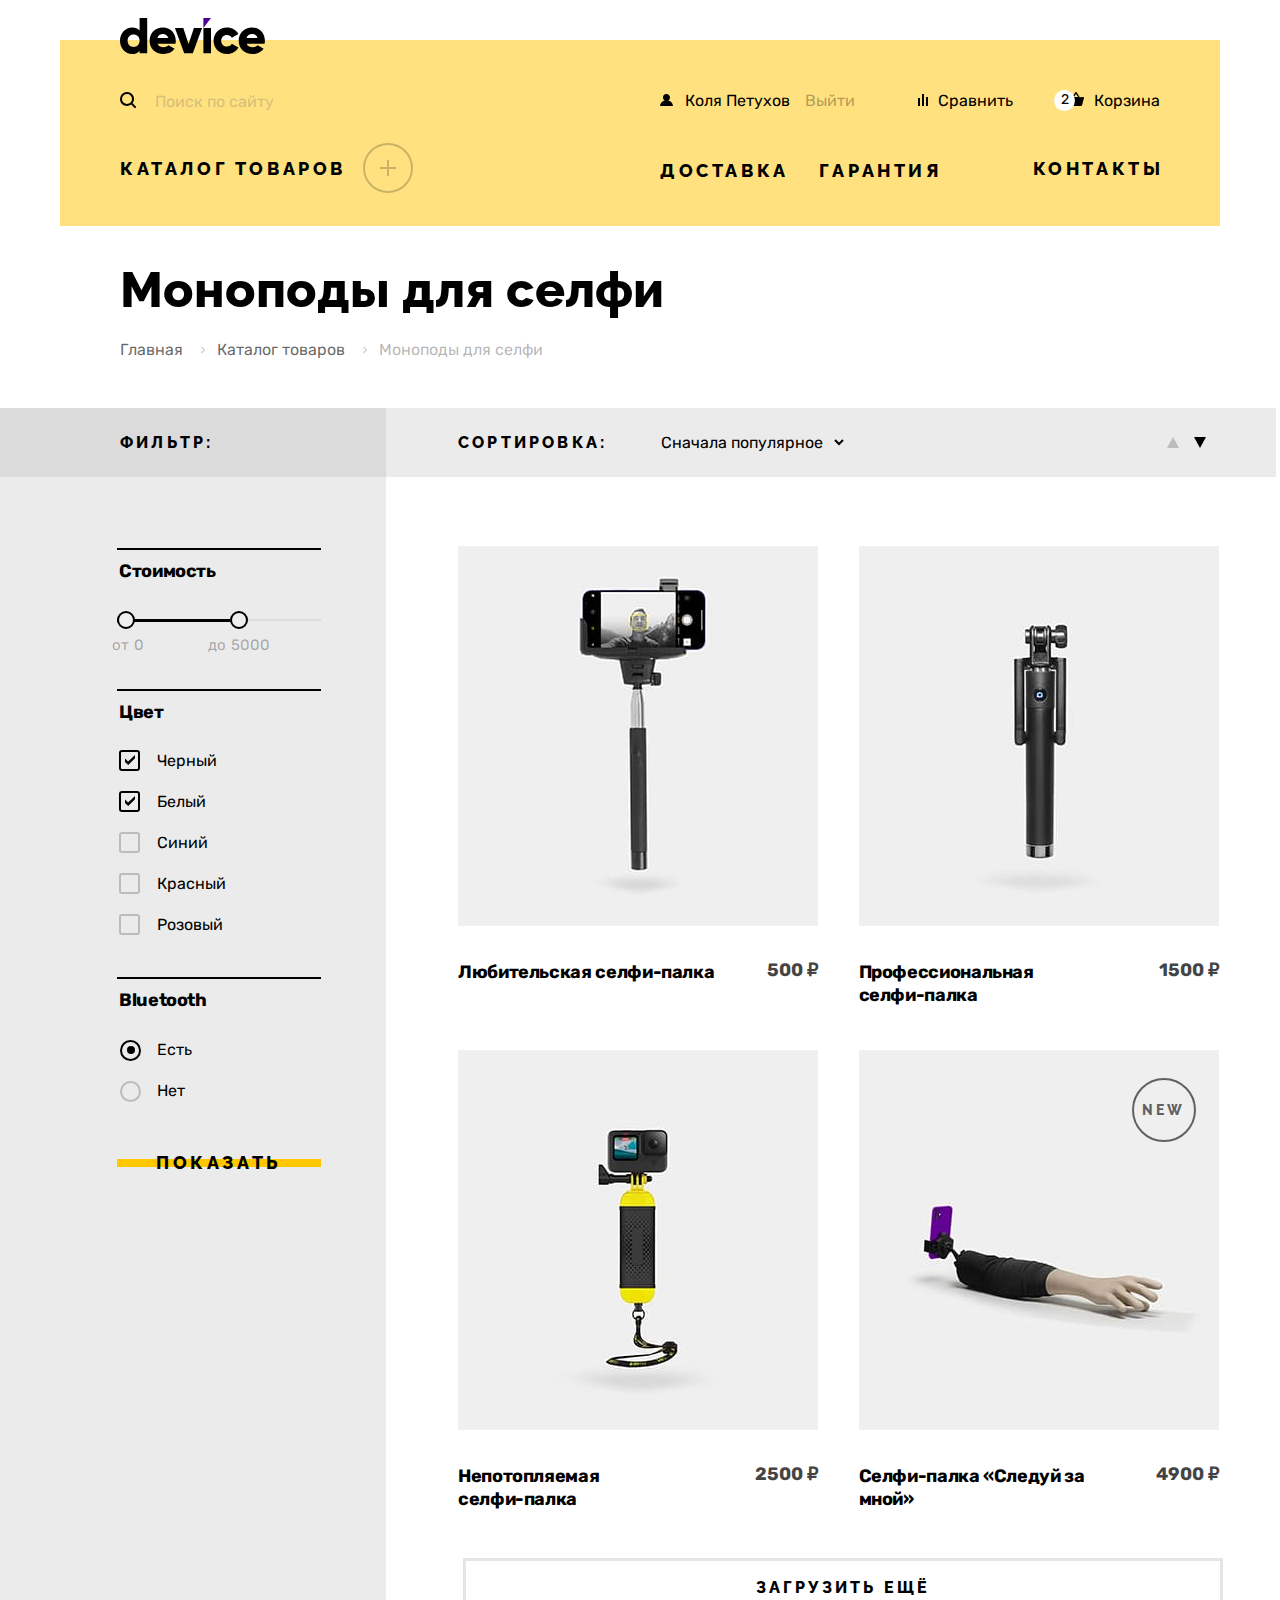
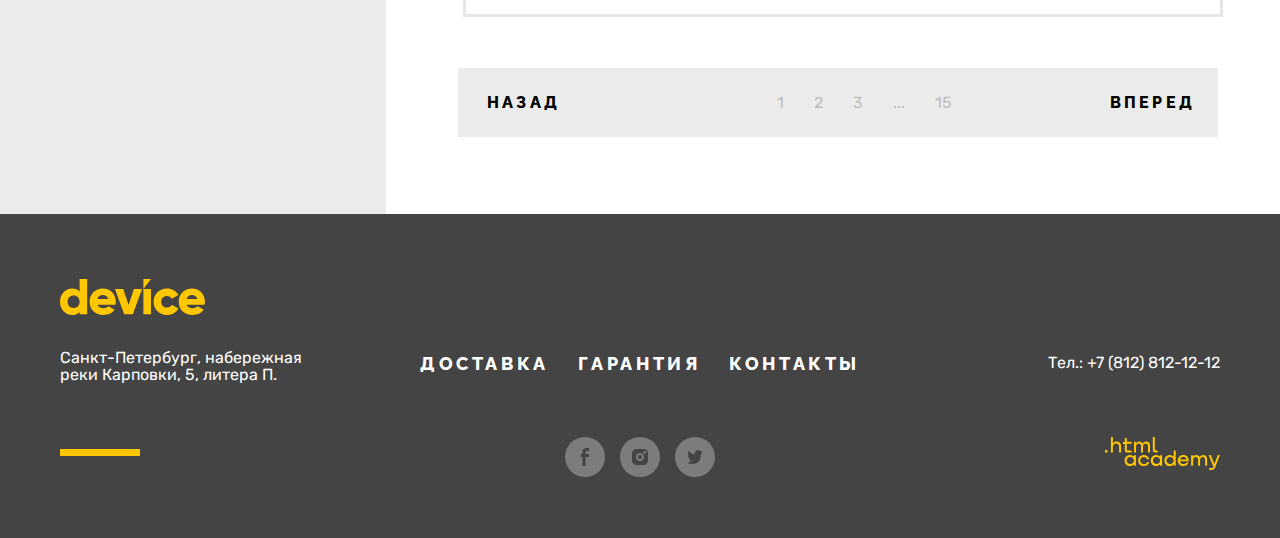
==== catalog.html @ ccf5fdbc "соответствие критериям" ====
<!DOCTYPE html>
<html lang="ru">
<head>
  <meta charset="UTF-8">
  <meta name="description" content="Сайт, созданный учеником 1 курса HTML Academy: Девайс">
  <meta name="keywords"
        content="интернет-магазин гаджетов, дроны, квадрокоптеры, селфи-палка, фитнес-браслет, умные часы, СПб ,Питер, Санкт-Петербург">
  <link rel="icon" href="favicon.svg">
  <meta name="viewport" content="width=device-width, initial-scale=1.0">
  <title>HTML Academy: Девайс</title>
  <link rel="stylesheet" href="style/style.css">
</head>

<body class="page-catalog">

<header class="page-header page-header--catalog container">
  <div class="header-logo logo">
    <a class="header-logo__link" href="index.html">
      <img class="logo__img" src="images/svg/header/header_logo.svg" alt="логотип Девайс" width="145" height="36">
    </a>
  </div>
  <div class="header-searcher searcher">
    <form class="searcher__form" action="https://echo.htmlacademy.ru/" method="get">
      <label class="searcher__label" for="searcher__input"></label>
      <input class="searcher__input reset-list" type="text" name="search" id="searcher__input" placeholder="Поиск по сайту" required>
      <button class="searcher__button" type="submit">Найти</button>
    </form>
  </div>

  <div class="header-nav">
    <div class="header-login">
      <ul class="header-login__list reset-list">
        <li class="header-login__item">
          <a class="header-login__link link" href="#">Коля Петухов</a>
        </li>
        <li class="header-login__item">
          <a class="header-login__link link" href="#">Выйти</a>
        </li>
      </ul>
    </div>
    <div class="header-shopping">
      <ul class="header-shopping__list reset-list">
        <li class="header-shopping__item header-shopping__item--compare reset-list">
          <a class="header-shopping__link header-shopping__link--compare link" href="#">Сравнить</a>
        </li>
        <li class="header-shopping__item header-shopping__item--basket reset-list">
          <a class="header-shopping__link header-shopping__link--basket link" href="#">Корзина</a>
          <span class="header-basket__counter">2</span>
          <!-- Чтобы попап корзины отображался, необходимо убрать класс shopping-basket--closed -->
          <div class="shopping-basket shopping-basket--closed">
            <ul class="shopping-basket-list reset-list">
              <li class="shopping-basket__item shopping-basket__item--light-selfie">
                <img class="shopping-basket__img" src="images/basket-light.jpg" alt="" width="41" height="43">
                <a class="shopping-basket__link link link--white" href="#">Любительская селфи-палка</a>
                <button class="shopping-basket__button" type="button">
                  <span class="visually-hidden">Удалить из корзины</span>
                </button>
              </li>
              <li class="shopping-basket__item shopping-basket__item--prof-selfie">
                <img class="shopping-basket__img" src="images/basket-prof.jpg" alt="" width="41" height="43">
                <a class="shopping-basket__link link link--white" href="#">Профессиональная селфи-палка</a>
                <button class="shopping-basket__button" type="button">
                  <span class="visually-hidden">Удалить из корзины</span>
                </button>
              </li>
            </ul>
            <ul class="basket-prepaid reset-list">
              <li class="basket-prepaid__item">Товаров: 2</li>
              <li class="basket-prepaid__item">Сумма: 2000 ₽</li>
            </ul>
            <ul class="basket-nav reset-list">
              <li class="basket-nav__item">
                <a class="basket-nav__link link link--bold" href="index.html">Открыть корзину</a>
              </li>
            </ul>
          </div>
        </li>
      </ul>
    </div>
  </div>

  <div class="header-catalog">
    <ul class="catalog-outer reset-list">
      <li class="catalog-outer__item">
        <a class="catalog-outer__link link link--bold" href="#">Каталог товаров</a>
        <ul class="header-catalog__list container reset-list absolutely-hidden">
          <li class="header-catalog__item">
            <a class="header-catalog__link link" href="#">Виртуальная реальность</a>
          </li>
          <li class="header-catalog__item">
            <a class="header-catalog__link link" href="#">Моноподы для cелфи</a>
          </li>
          <li class="header-catalog__item">
            <a class="header-catalog__link link" href="#">Экшн-камеры</a>
          </li>
          <li class="header-catalog__item">
            <a class="header-catalog__link link" href="#">Фитнес-браслеты</a>
          </li>
          <li class="header-catalog__item">
            <a class="header-catalog__link link" href="#">Умные часы</a>
          </li>
          <li class="header-catalog__item">
            <a class="header-catalog__link link" href="#">Квадрокоптеры</a>
          </li>
        </ul>
      </li>
    </ul>
  </div>
  <div class="vendor-nav vendor-header">
    <ul class="vendor-list reset-list">
      <li class="vendor-list__item">
        <a class="vendor-list__link link link--bold" href="#">Доставка</a>
      </li>
      <li class="vendor-list__item">
        <a class="vendor-list__link link link--bold" href="#">Гарантия</a>
      </li>
      <li class="vendor-list__item">
        <a class="vendor-list__link link link--bold" href="#">Контакты</a>
      </li>
    </ul>
  </div>
</header>

<main>
  <section class="catalog-header container">
    <h1 class="catalog-header__title reset-list">Моноподы для селфи</h1>
    <div class="catalog-header-breadcrumbs breadcrumbs">
      <ul class="breadcrumbs__list reset-list">
        <li class="breadcrumbs__item">
          <a class="breadcrumbs__link link" href="index.html">Главная</a>
        </li>
        <li class="breadcrumbs__item">
          <a class="breadcrumbs__link link" href="#">Каталог товаров</a>
        </li>
        <li class="breadcrumbs__item">
          <a class="breadcrumbs__link breadcrumbs__link--active link">Моноподы для селфи</a>
        </li>
      </ul>
    </div>
  </section>

  <section class="catalog-products">
    <h2 class="visually-hidden">Список товаров с фильтрами</h2>
    <div class="catalog-products-inner container">
      <div class="filter">
        <div class="filter-inner">
          <p class="catalog-filter__header">Фильтр:</p>
          <form class="catalog-filter" action="https://echo.htmlacademy.ru/" method="get">
            <fieldset class="price-filter__group filter-header reset-list">
              <legend class="price-filter__title fieldset-title">Стоимость</legend>
              <div class="range-scale">
                <div class="range-bar" style="left: 0; width: 119px">
                  <button class="range-toggle range-toggle--min" type="button">
                    <span class="visually-hidden">Изменить минимальную цену.</span>
                  </button>
                  <label class="price-filter__label price-filter__label--min" style="top: 16px; left: -5px;">от
                    <input class="price-filter__input price-filter__input--min" type="number" name="min-price" value="0"
                           min="0">
                  </label>
                  <button class="range-toggle range-toggle--max" type="button">
                    <span class="visually-hidden">Изменить максимальную цену.</span>
                  </button>
                  <label class="price-filter__label price-filter__label--max" style="top: 16px; left: 91px">до
                    <input class="price-filter__input price-filter__input--max" type="number" name="max-price" value="5000"
                           min="1" max="5000">
                  </label>
                </div>
              </div>
            </fieldset>

            <fieldset class="color-filter__group reset-list reset-list">
              <legend class="color-filter__title fieldset-title">Цвет</legend>
              <ul class="color-filter__list reset-list">
                <li class="color-filter__item">
                  <input class="color__input visually-hidden" id="checkbox-1" type="checkbox" name="black" checked>
                  <label class="color__label" for="checkbox-1">Черный</label>
                </li>
                <li class="color-filter__item">
                  <input class="color__input visually-hidden" id="checkbox-2" type="checkbox" name="white" checked>
                  <label class="color__label" for="checkbox-2">Белый</label>
                </li>
                <li class="color-filter__item">
                  <input class="color__input visually-hidden" id="checkbox-3" type="checkbox" name="blue">
                  <label class="color__label" for="checkbox-3">Синий</label>
                </li>
                <li class="color-filter__item">
                  <input class="color__input visually-hidden" id="checkbox-4" type="checkbox" name="red">
                  <label class="color__label" for="checkbox-4">Красный</label>
                </li>
                <li class="color-filter__item">
                  <input class="color__input visually-hidden" id="checkbox-5" type="checkbox" name="pink">
                  <label class="color__label" for="checkbox-5">Розовый</label>
                </li>
              </ul>
            </fieldset>

            <fieldset class="wireless-filter__group reset-list">
              <legend class="wireless-filter__title fieldset-title">Bluetooth</legend>
              <ul class="wireless-filter__list reset-list">
                <li class="wireless-filter__item">
                  <input class="wireless__input visually-hidden" id="radio-1" type="radio" name="product-group" value="yes"
                         checked>
                  <label class="wireless__label" for="radio-1">Есть</label>
                </li>
                <li class="wireless-filter__item">
                  <input class="wireless__input visually-hidden" id="radio-2" type="radio" name="product-group" value="no">
                  <label class="wireless__label" for="radio-2">Нет</label>
                </li>
              </ul>
            </fieldset>
            <button class="catalog-button link--motley link--bold link" type="submit">Показать</button>
          </form>
        </div>
      </div>

      <div class="products-column">
        <div class="products">
          <div class="products-sorting sorting">
            <label class="sorting__header" for="sorting-list">Сортировка:</label>
            <select class="sorting__select" id="sorting-list" name="sorting">
              <option class="sorting__option" value="popular">Сначала популярное</option>
              <option class="sorting__option" value="cheap">По увеличению цены</option>
              <option class="sorting__option" value="expensive">По уменьшению цены</option>
            </select>
            <button class="visually-hidden" type="submit">Отсортировать продукты</button>
            <a href="#" class="sorting-arrow sorting-arrow--unactive arrow--up">
              <span class="visually-hidden">В обратном порядке</span>
            </a>
            <a class="sorting-arrow sorting-arrow--active arrow--down">
              <span class="visually-hidden">По порядку</span>
            </a>
          </div>

          <div class="product-card-inner">
            <div class="product-card-tiles">
              <div class="product-card">
                <a class="product-card__link" href="#">
                  <img class="product-card__img" src="images/selfie-light.jpg" alt="" width="360" height="380">
                </a>
                <h3 class="product-card__title reset-list">Любительская селфи-палка</h3>
                <b class="product-card__price">500 ₽</b>
                <a class="product-card__button link--motley link--bold link" href="#">Подробнее</a>
              </div>
              <div class="product-card">
                <a class="product-card__link" href="#">
                  <img class="product-card__img" src="images/selfie-prof.jpg" alt="" width="360" height="380">
                </a>
                <h3 class="product-card__title reset-list">Профессиональная <br> селфи-палка</h3>
                <b class="product-card__price">1500 ₽</b>
                <a class="product-card__button link--motley link--bold link" href="#">Подробнее</a>
              </div>
              <div class="product-card">
                <a class="product-card__link" href="#">
                  <img class="product-card__img" src="images/selfie-water.jpg" alt="" width="360" height="380">
                </a>
                <h3 class="product-card__title reset-list">Непотопляемая <br> селфи-палка</h3>
                <b class="product-card__price">2500 ₽</b>
                <a class="product-card__button link--motley link--bold link" href="#">Подробнее</a>
              </div>
              <div class="product-card">
                <a class="product-card__link product-card__link--new" href="#">
                  <img class="product-card__img" src="images/selfie-hand.jpg" alt="" width="360" height="380">
                </a>
                <h3 class="product-card__title reset-list">Селфи-палка «Следуй за мной»</h3>
                <b class="product-card__price">4900 ₽</b>
                <a class="product-card__button link--motley link--bold link" href="#">Подробнее</a>
              </div>
            </div>
            <div class="pagination">
              <button class="pagination-show-more" type="button">Загрузить ещё</button>
              <ul class="pagination-list reset-list">
                <li class="pagination__item">
                  <a class="link pagination__link pagination__link--prev" href="#">Назад</a>
                </li>
                <li>
                  <ol class="pagination-list__pages pages reset-list">
                    <li class="pages__item">
                      <a class="link pages__link pages__link--current" href="#">1</a>
                    </li>
                    <li class="pages__item">
                      <a class="link pages__link" href="#">2</a>
                    </li>
                    <li class="pages__item">
                      <a class="link pages__link" href="#">3</a>
                    </li>
                    <li class="pages__item">
                      <a class="link pages__link" href="#">...</a>
                    </li>
                    <li class="pages__item">
                      <a class="link pages__link" href="#">15</a>
                    </li>
                  </ol>
                </li>
                <li class="pagination__item">
                  <a class="link pagination__link pagination__link--next" href="#">Вперед</a>
                </li>
              </ul>
            </div>
          </div>
        </div>
      </div>
    </div>
  </section>
</main>


<footer class="page-footer">
  <div class="footer container">
    <div class="footer-logo logo">
      <a class="footer-logo__link" href="index.html">
        <img class="logo__img" src="images/svg/footer/footer_logo.svg" alt="логотип Девайс" width="145" height="36">
      </a>
    </div>
    <div class="footer-address">
      <p class="footer-address__description link--white reset-list">Санкт-Петербург, набережная реки Карповки, 5, литера П.</p>
    </div>
    <ul class="footer-vendor-list reset-list">
      <li class="footer-vendor-list__item">
        <a class="footer-vendor-list__link link link--bold link--white" href="#">Доставка</a>
      </li>
      <li class="footer-vendor-list__item">
        <a class="footer-vendor-list__link link link--bold link--white" href="#">Гарантия</a>
      </li>
      <li class="footer-vendor-list__item">
        <a class="footer-vendor-list__link link link--bold link--white" href="#">Контакты</a>
      </li>
    </ul>
    <a class="phone__link link link--white" href="tel:+78128121212">Тел.: +7 (812) 812-12-12</a>

    <ul class="vendor-social-list reset-list">
      <li class="vendor-social-list__item">
        <a class="vendor-social-list__link vendor-social-list__link--fb" href="https://www.facebook.com/htmlacademy/">
          <svg class="vendor-social-list__svg" width="9" height="18" fill="none" xmlns="http://www.w3.org/2000/svg">
            <path d="M6.5 3H9V0H5.6C2.8 0 2 1.7 2 4.2V6H0v3h2v9h3V9h3.3l.6-3H5V4.5C5 3.7 5.3 3 6.5 3Z" fill="#444"/>
          </svg>
          <span class="visually-hidden">Facebook</span>
        </a>
      </li>
      <li class="vendor-social-list__item">
        <a class="vendor-social-list__link vendor-social-list__link--ig" href="https://www.instagram.com/htmlacademy/">
          <svg class="vendor-social-list__svg" width="16" height="16" fill="none" xmlns="http://www.w3.org/2000/svg">
            <path d="M8 10a2 2 0 1 0 0-4 2 2 0 0 0 0 4Z" fill="#444"/>
            <path
              d="M14.7 1.3c-.9-.9-2-1.3-3.4-1.3H4.7A4.5 4.5 0 0 0 0 4.7v6.6c0 1.4.4 2.6 1.4 3.4.9.9 2 1.3 3.3 1.3h6.6c1.4 0 2.6-.4 3.4-1.3a5 5 0 0 0 1.3-3.4V4.7c0-1.4-.4-2.6-1.3-3.4ZM8 12.1A4.1 4.1 0 0 1 3.9 8c0-2.3 1.9-4.1 4.1-4.1 2.2 0 4.1 1.8 4.1 4.1s-1.9 4.1-4.1 4.1Zm4.6-7.4c-.7 0-1.3-.5-1.3-1.3s.5-1.3 1.3-1.3c.7 0 1.3.6 1.3 1.3 0 .7-.6 1.3-1.3 1.3Z"
              fill="#444"/>
          </svg>
          <span class="visually-hidden">Instagram</span>
        </a>
      </li>
      <li class="vendor-social-list__item">
        <a class="vendor-social-list__link vendor-social-list__link--tw" href="https://twitter.com/htmlacademy_ru">
          <svg class="vendor-social-list__svg" width="15" height="14" fill="none" xmlns="http://www.w3.org/2000/svg">
            <path
              d="M9.7.1c1.5-.5 2.6.3 3.2 1.1l1.7-.6a2 2 0 0 1-.8 1.6c.7.2 1.2-.4 1.2-.4-.1.9-.9 1.7-1.4 1.9-.2 6.3-2.8 10.4-8.9 10.3h-.4C4 14 .6 13.6 0 12.2c2 .2 3.4-.4 4.1-1.1-.8-.3-2.4-.4-2.6-2.8.3.2.5.3 1.1.2C1.5 7.7.3 7 .4 5c.3.3.9.5 1.2.4C1 5.2-.2 2.3.8.8c1.6 1.7 3.3 3.4 6.3 3.5.2-2.1 1-3.5 2.6-4.2Z"
              fill="#444"/>
          </svg>
          <span class="visually-hidden">Twitter</span>
        </a>
      </li>
    </ul>
    <a class="academy_logo__link" href="https://htmlacademy.ru/" target="_blank">
      <svg class="academy_logo__svg" width="115" height="34" fill="none" xmlns="http://www.w3.org/2000/svg">
        <path
          d="M0 12.9v2.6h2.5v-2.6H0ZM11.6 4.5c-1.6 0-2.8.7-3.6 1.7h-.1V0h-2v15.5h2v-5.3c0-2.1 1.3-3.6 3.3-3.6 1.8 0 2.9 1.4 2.9 3.2v5.7h2V9.4c.1-3-1.8-4.9-4.5-4.9ZM26.6 4.8h-4.8V1.1h-2v3.8h-1.9v2h1.9v6c0 1.7 1 2.7 2.7 2.7h4.1v-2h-3.7c-.7 0-1.1-.4-1.1-1.1V6.8h4.8v-2ZM41.1 4.6c-1.6 0-2.9.8-3.5 2.1h-.1c-.6-1.2-1.8-2.1-3.4-2.1-1.4 0-2.5.8-3.1 1.8h-.1V4.8H29v10.6h2V10c0-2 1-3.5 2.6-3.5 1.5 0 2.4 1 2.4 2.6v6.3h2V9.8c0-2.4 1.4-3.3 2.6-3.3 1.5 0 2.4 1 2.4 2.6v6.3h2V8.9c.1-2.5-1.4-4.3-3.9-4.3ZM47.8 12.7c0 1.7 1 2.7 2.8 2.7h2v-2h-1.7c-.7 0-1.1-.4-1.1-1.1V0h-2v12.7ZM28.9 19.7c-.9-1.1-2.2-1.8-3.9-1.8-3.1 0-5.4 2.3-5.4 5.6s2.3 5.6 5.4 5.6c1.8 0 3-.8 3.8-1.9h.1v1.6h2V18.2h-2v1.5Zm-3.6 7.4c-2.2 0-3.6-1.6-3.6-3.6s1.4-3.6 3.6-3.6 3.6 1.6 3.6 3.6c0 1.9-1.4 3.6-3.6 3.6ZM44.2 22c-.5-2.4-2.6-4.1-5.4-4.1a5.4 5.4 0 0 0-5.6 5.6c0 3.1 2.2 5.6 5.6 5.6 2.8 0 4.9-1.8 5.4-4.2h-2.1a3.4 3.4 0 0 1-3.3 2.3c-2.2 0-3.6-1.6-3.6-3.6s1.4-3.6 3.6-3.6c1.6 0 2.8 1 3.3 2.2h2.1V22ZM55.1 19.7c-.9-1.1-2.2-1.8-3.9-1.8-3.1 0-5.4 2.3-5.4 5.6s2.3 5.6 5.4 5.6c1.8 0 3-.8 3.8-1.9h.1v1.6h2V18.2h-2v1.5Zm-3.6 7.4c-2.2 0-3.6-1.6-3.6-3.6s1.4-3.6 3.6-3.6 3.6 1.6 3.6 3.6c0 1.9-1.5 3.6-3.6 3.6ZM68.7 19.8c-.9-1.1-2.2-1.9-3.9-1.9-3.1 0-5.4 2.3-5.4 5.6s2.2 5.6 5.4 5.6c1.7 0 3-.8 3.8-1.8h.1v1.5h2V13.4h-2v6.4Zm-3.6 7.3c-2.2 0-3.6-1.6-3.6-3.6s1.4-3.6 3.6-3.6 3.6 1.6 3.6 3.6c-.1 2-1.5 3.6-3.6 3.6ZM78.3 17.9c-3.3 0-5.5 2.5-5.5 5.6 0 3 2.1 5.6 5.5 5.6 2.5 0 4.5-1.3 5.2-3.6h-2.1c-.5 1-1.6 1.6-3 1.6-1.9 0-3.3-1.3-3.4-2.9h8.8c.2-3.6-2-6.3-5.5-6.3Zm0 1.9c1.7 0 3 1 3.3 2.6h-6.5c.3-1.5 1.5-2.6 3.2-2.6ZM98.2 17.9c-1.6 0-2.9.8-3.6 2h-.1c-.6-1.2-1.8-2-3.4-2-1.4 0-2.5.7-3.1 1.8v-1.5h-1.9v10.6h2v-5.4c0-2 1-3.4 2.6-3.5 1.5 0 2.4 1 2.4 2.6v6.3h2v-5.6c0-2.4 1.4-3.3 2.6-3.3 1.5 0 2.4 1 2.4 2.6v6.3h2v-6.5c.1-2.6-1.4-4.4-3.9-4.4ZM109.4 27l-3.6-8.9h-2.2l4.8 11.6c-.3.9-.7 1.2-1.7 1.2h-2.5v2h2.5c1.8 0 2.8-.8 3.5-2.6l4.7-12.2h-2.1l-3.4 8.9Z"
          fill="#FFC700"/>
      </svg>
    </a>
  </div>
</footer>
</body>
</html>
---- style/style.css ----
@font-face {
  font-family: "Raleway";
  src: local("Raleway"),
  url("../fonts/raleway/raleway-800.woff2") format("woff2");
  font-style: normal;
  font-weight: 800;
  font-display: swap;
}

@font-face {
  font-family: "Rubik";
  src: local("Rubik"),
  url("../fonts/rubik/rubik-400.woff2") format("woff2");
  font-style: normal;
  font-weight: 400;
  font-display: swap;
}

@font-face {
  font-family: "Rubik";
  src: local("Rubik"),
  url("../fonts/rubik/rubik-700.woff2") format("woff2");
  font-style: normal;
  font-weight: 700;
  font-display: swap;
}

@font-face {
  font-family: "Rubik";
  src: local("Rubik"),
  url("../fonts/rubik/rubik-800.woff2") format("woff2");
  font-style: normal;
  font-weight: 800;
  font-display: swap;
}

/*---global-styles---*/
.visually-hidden {
  position: absolute;
  width: 1px;
  height: 1px;
  margin: -1px;
  border: 0;
  padding: 0;
  white-space: nowrap;
  clip-path: inset(100%);
  clip: rect(0 0 0 0);
  overflow: hidden;
}

.absolutely-hidden {
  display: none;
}

.reset-list {
  margin: 0;
  padding: 0;
  list-style-type: none;
}

.container {
  width: 1160px;
  margin: 0 auto;
}

.link {
  text-decoration: none;
  color: #000000;
}

.link--bold {
  font-family: "Raleway", "Arial", sans-serif;
  font-style: normal;
  font-weight: 800;
  font-size: 18px;
  line-height: 21px;
  letter-spacing: 0.2em;
  text-transform: uppercase;
}

.link--attractive {
  box-sizing: border-box;
  display: block;
  padding: 15px 5px;
  outline: none;
  text-align: center;
  background-image: linear-gradient(rgba(255, 255, 255, 0) 22px, #FFE17F 7px, #FFE17F 30px, rgba(255, 255, 255, 0) 30px);
  background-color: inherit;
  transition: 0.5s;
}

.link--attractive:focus {
  background-image: linear-gradient(rgba(255, 255, 255, 0) 22px, #AF4FFF 7px, #AF4FFF 30px, rgba(255, 255, 255, 0) 30px);
}

.link--attractive:hover {
  background: #FFE17F;
  cursor: pointer;
}

.link--attractive:active {
  opacity: 0.3;
}

.link--white {
  color: #ffffff;
}

.link--motley {
  box-sizing: border-box;
  display: block;
  padding: 10px 5px;
  outline: none;
  background-image: linear-gradient(rgba(255, 255, 255, 0) 17px, #FFC700 17px, #FFC700 25px, rgba(255, 255, 255, 0) 25px);
  background-color: inherit;
  transition: 0.5s;
}

.link--motley:focus {
  background-image: linear-gradient(rgba(255, 255, 255, 0) 17px, #AF4FFF 17px, #AF4FFF 25px, rgba(255, 255, 255, 0) 25px);
}

.link--motley:hover {
  background: #FFC700;
  cursor: pointer;
}

.link--motley:active {
  color: #FFE17F;
}

.page input[type="number"]::-webkit-outer-spin-button,
.page input[type="number"]::-webkit-inner-spin-button,
.page-catalog input[type="number"]::-webkit-outer-spin-button,
.page-catalog input[type="number"]::-webkit-inner-spin-button {
  -webkit-appearance: none;
  margin: 0;
}

.page input[type="number"],
.page-catalog input[type="number"] {
  -moz-appearance: textfield;
}

.page,
.page-catalog {
  min-width: 1160px;
  margin: 0;
  padding: 40px 0 0 0;
  font-family: Raleway, "Verdana", sans-serif;;
  font-style: normal;
  font-weight: 800;
  font-size: 18px;
  color: #000000;
}

/*---header----*/
.page-header {
  position: relative;
  min-height: 300px;
  display: grid;
  grid-template-columns: 540px auto;
  grid-template-rows: repeat(2, min-content);
  row-gap: 24px;
  padding: 30px 60px;
  box-sizing: border-box;
  align-items: center;
  background-color: #ffe17f;
}

.page-header--catalog {
  min-height: 186px;
}

.header-logo {
  position: absolute;
  top: -22px;
  left: 60px;
}

.header-logo__link {
  border-radius: 20px;
}

.header-logo__link:focus-visible {
  outline: 2px solid #AF4FFF;
  outline-offset: 5px;
}

.header-searcher {
  position: relative;
  padding: 10px 0;
  font-family: "Rubik", "Verdana", sans-serif;
  font-size: 16px;
  font-weight: 400;
  line-height: 19px;
  color: #000000;
}

.searcher__label::before {
  position: absolute;
  top: 20px;
  left: 0;
  display: block;
  width: 16px;
  height: 16px;
  margin: 0 16px 0 0;
  transform: translateY(2px);
  content: "";
  background-image: url("../images/svg/header/header-searcher.svg");
}

.searcher__input {
  position: relative;
  width: 516px;
  box-sizing: border-box;
  padding: 12px 150px 10px 50px;
  border: none;
  border-radius: 20px;
  font-family: "Rubik", "Verdana", sans-serif;
  font-style: normal;
  font-weight: 400;
  font-size: 16px;
  line-height: 105%;
  background-color: inherit;
  transform: translateX(-15px);
  opacity: 0.3;
  transition: 0.3s;
}

.searcher__input:hover {
  opacity: 0.6;
}

.searcher__input:focus-visible {
  outline: 2px solid #AF4FFF;
  opacity: 1;
}

.searcher__form--active .searcher__input {
  opacity: 1;
}

.searcher__form--active .searcher__input:focus {
  outline: 2px solid black;
}

.searcher__button {
  position: absolute;
  top: 10px;
  left: 361px;
  display: none;
  min-width: 140px;
  box-sizing: border-box;
  padding: 10px 5px;
  outline: 2px solid black;
  border: none;
  border-radius: 0 20px 20px 0;
  font-family: inherit;
  font-style: normal;
  font-size: 16px;
  line-height: 19px;
  text-align: center;
  background-color: inherit;
  transition: 0.3s;
}

.searcher__button:hover {
  background-color: #000000;
  color: #ffffff;
}

.searcher__button:focus {
  border-color: #af4fff;
  outline: none;
}

.searcher__button:active {
  color: rgba(255, 255, 255, 0.3);
}

.searcher__form--active + .searcher__button {
  display: block;
}

.searcher__input:not(:placeholder-shown) {
  outline: 2px solid black;
  opacity: 1;
}

.searcher__input:not(:placeholder-shown) .searcher__button {
  display: block;
}

.searcher__input:not(:placeholder-shown) ~ .searcher__button {
  display: block;
}

.header-nav {
  display: flex;
  justify-content: space-between;
  font-family: "Rubik", "Verdana", sans-serif;
  font-size: 16px;
  font-weight: 400;
  line-height: 19px;
  color: #000000;
}

.header-login {
  width: 245px;
  padding: 10px 0;
}

.header-login__item {
  transition: 0.3s;
}

.header-login__item:hover {
  opacity: 0.6;
}

.header-login__item:focus-within {
  outline: 2px solid #AF4FFF;
  outline-offset: 10px;
  border-radius: 20px;
}

.header-login__item:active {
  opacity: 0.3;
}

.header-login__item:not(:last-of-type) {
  margin-right: 15px;
}

.header-login__list {
  display: flex;
}

.header-login__item:first-of-type::before {
  display: inline-block;
  width: 13px;
  height: 12px;
  margin: 0 8px 0 0;
  vertical-align: center;
  content: "";
  background-image: url("../images/svg/header/header-person.svg");
}

.header-login__item:nth-of-type(2) {
  opacity: 0.3;
}

.header-login__link:focus {
  outline: none;
}

.header-shopping {
  padding: 10px 0;
}

.header-shopping__link:focus-within {
  outline: 2px solid #AF4FFF;
  outline-offset: 10px;
  border-radius: 20px;
  opacity: 1;
}

.header-shopping__link {
  transition: 0.3s;
}

.header-shopping__link:hover {
  opacity: 0.6;
}

.header-shopping__link:active {
  opacity: 0.3;
}

.header-shopping__list {
  display: flex;
}

.header-shopping__link--compare {
  width: 120px;
  margin: 0 47px 0 0;
}

.header-shopping__link--compare::before {
  display: inline-block;
  height: 12px;
  width: 10px;
  margin: 0 10px 0 0;
  vertical-align: center;
  content: "";
  background-image: url("../images/svg/header/header-compare.svg");
}

/*---basket---*/
.header-shopping__link--basket {
  position: relative;
  width: 141px;
  padding: 0 0 0 8px;
  box-sizing: border-box;
}

.header-shopping__link--basket::before {
  display: inline-block;
  width: 16px;
  height: 14px;
  margin: 0 10px 0 0;
  vertical-align: center;
  content: "";
  background-image: url("../images/svg/header/header-basket.svg");
}

.shopping-basket {
  display: block;
  top: 79px;
  left: 860px;
  z-index: 10;
  width: 320px;
  box-sizing: border-box;
  position: absolute;
  font-family: Rubik, "Verdana", sans-serif;
  font-weight: normal;
  font-size: 16px;
  line-height: 125%;
  color: #ffffff;
  background-color: #000000;
}

.shopping-basket--closed {
  display: none;
}

.shopping-basket:before {
  position: absolute;
  top: -8px;
  left: 142px;
  display: block;
  width: 0;
  height: 0;
  content: "";
  border-left: 14px solid transparent;
  border-right: 14px solid transparent;
  border-bottom: 14px solid #000000;
}

.header-basket__counter {
  position: absolute;
  top: 50px;
  left: 994px;
  display: block;
  width: 21px;
  height: 21px;
  font-family: "Rubik", "Verdana", sans-serif;
  font-style: normal;
  font-weight: normal;
  font-size: 14px;
  text-align: center;
  border-radius: 50%;
  background-color: #ffffff;
  color: #000000;
}

.shopping-basket__item {
  display: flex;
  column-gap: 20px;
  padding: 20px;
  box-sizing: border-box;
}

.shopping-basket__item:not(:last-of-type) {
  border-bottom: 1px solid rgba(255, 255, 255, 0.1);
}

.shopping-basket__img {
  margin-right: 23px;
  order: -1;
}

.shopping-basket__link {
  display: flex;
  padding: 0 20px 0 0;
  align-self: end;
  outline: none;
}

.shopping-basket__link:hover {
  color: rgba(255, 255, 255, 0.6);
}

.shopping-basket__link:hover .shopping-basket__img {
  opacity: 0.6;
}

.shopping-basket__link:active {
  color: rgba(255, 255, 255, 0.3);
}

.shopping-basket__link:active .shopping-basket__img {
  opacity: 0.3;
}

.shopping-basket__link:focus-visible {
  color: #af4fff;
}

.shopping-basket__link:focus-visible .shopping-basket__img {
  outline: 5px solid #af4fff;
}

.shopping-basket__button {
  width: 20px;
  height: 20px;
  order: 3;
  transform: translate(5px, 5px);
  border: none;
  border-radius: 50%;
  background-color: inherit;
  cursor: pointer;
  background: url("../images/svg/header/basket-deleter.svg") no-repeat 50% 50%;
}

.shopping-basket__button:hover {
  opacity: 0.6;
}

.shopping-basket__button:active {
  opacity: 0.3;
}

.shopping-basket__button:focus-visible {
  outline: 5px solid #AF4FFF;
}

.basket-prepaid {
  position: relative;
  display: flex;
  padding: 15px 20px;
  justify-content: space-between;
}

.basket-prepaid:before {
  position: absolute;
  top: 0;
  left: 0;
  z-index: -1;
  height: 100%;
  width: 100%;
  content: "";
  background-color: #1A1A1A;
}

.basket-nav__item {
  padding: 20px;
}

.basket-nav__link {
  display: inline-block;
  width: 100%;
  padding: 15px 5px;
  box-sizing: border-box;
  vertical-align: center;
  text-align: center;
  outline: none;
  border: none;
  background: #ffffff;
}

.basket-nav__link:hover {
  background-color: #FFE17F;
  color: #000000;
}

.basket-nav__link:active {
  color: rgba(0, 0, 0, 0.3);
}

.basket-nav__link:focus-visible {
  outline: 5px solid #AF4FFF;
  outline-offset: -1px;
}

.catalog-outer__item {
  width: 300px;
  padding: 0 0 5px 0;
  box-sizing: border-box;
}

.catalog-outer__link {
  position: relative;
  z-index: 4;
  width: max-content;
  display: flex;
  box-sizing: border-box;
  align-items: center;
  border-radius: 20px;
}

.catalog-outer__link::after {
  position: absolute;
  top: -15px;
  left: 243px;
  z-index: 10;
  width: 46px;
  height: 46px;
  border: 2px solid #000000;
  border-radius: 50%;
  content: "";
  background: url("../images/svg/header/header-catalog-plus.svg") no-repeat 50% 50%;
  opacity: 0.2;
  transition: 0.3s;
}

.catalog-outer__item:hover .catalog-outer__link::after {
  background: url("../images/svg/header/header-catalog-minus.svg") no-repeat 50% 50%;
  transform: rotate(180deg);
  opacity: 1;
}

.catalog-outer__link:hover:after {
  background: url("../images/svg/header/header-catalog-minus.svg") no-repeat 50% 50%;
  opacity: 1;
  transform: rotate(180deg);
}

.catalog-outer__link:active .catalog-outer__item {
  opacity: 0.3;
}

.catalog-outer__link:active {
  opacity: 0.3;
}

.catalog-outer__link:focus {
  outline: 2px solid #AF4FFF;
  outline-offset: 15px;
}

.header-catalog__item:last-of-type {
  grid-column: 3;
}

.catalog-outer__item:hover .header-catalog__list {
  display: grid;
}

.header-catalog__list {
  /*  чтобы показать блок
    display: grid;  */
  position: absolute;
  top: 140px;
  left: 0;
  z-index: 3;
  min-height: 182px;
  box-sizing: border-box;
  padding: 36px 60px 46px 50px;
  grid-template-rows: repeat(3, min-content);
  grid-template-columns: max-content 172px max-content;
  grid-auto-flow: column;
  column-gap: 30px;
  row-gap: 1px;
  background-color: #FFE17F;
}

.header-catalog__item {
  display: flex;
  box-sizing: border-box;
  align-items: center;
}

.header-catalog__link {
  padding: 8px;
  font-family: "Rubik", "Verdana", sans-serif;
  font-weight: normal;
  font-size: 16px;
  box-sizing: border-box;
}

.header-catalog__link:hover {
  opacity: 0.6;
  cursor: pointer;
}

.header-catalog__link:focus {
  outline: 2px solid #AF4FFF;
  border-radius: 25px;
}

.header-catalog__link:active {
  color: rgba(0, 0, 0, 0.3);
}

.vendor-list {
  display: flex;
  flex-wrap: wrap;
}

.vendor-list__item {
  z-index: 4;
  padding: 5px 0;
  box-sizing: border-box;
}

.vendor-list__link {
  position: relative;
  transition: 0.3s;
  border-radius: 20px;
}

.vendor-list__link:active {
  opacity: 0.3;
}

.vendor-list__link:focus {
  outline: 2px solid #AF4FFF;
  outline-offset: 10px;
}

.vendor-list__link:after {
  position: absolute;
  top: 27px;
  left: 0;
  display: none;
  width: 100%;
  height: 2px;
  content: "";
  background-color: #000000;
}

.vendor-list__link:hover:after {
  display: block;
}

.vendor-list__item:first-of-type {
  margin-right: 30px;
}

.vendor-list__item:nth-of-type(2) {
  margin-right: 85px;
}

.vendor-list__item:last-of-type {
  transform: translate(6px, -2px);
}

.main-page {
  display: flex;
  flex-direction: column;
}

/*---slider---*/
.slider {
  position: relative;
  min-height: 560px;
  margin: -148px auto 0 auto;
}

.first-card {
  display: flex;
  justify-content: space-between;
}

.product-view {
  position: relative;
  max-width: 560px;
}

.slider-button {
  position: absolute;
}

.slider-button--prev {
  top: 250px;
  left: 20px;
}

.slider-button--next {
  top: 250px;
  left: 520px;
}

.card-content {
  max-width: 560px;
  padding: 110px 0 0 0;
}

.card-content__id {
  position: absolute;
  top: -10px;
  left: 890px;
  z-index: 1;
  font-family: "Rubik", "Verdana", sans-serif;
  font-size: 180px;
  color: #ffffff;
}

.card-content__title {
  position: relative;
  z-index: 2;
  box-sizing: border-box;
  padding: 12px 0;
  font-size: 50px;
  line-height: 50px;
  color: #000000;
}

.card-content__description {
  box-sizing: border-box;
  padding: 18px 0;
  font-family: "Rubik", "Verdana", sans-serif;
  font-style: normal;
  font-weight: normal;
  font-size: 18px;
  line-height: 167%;
  color: #444444;
}

.paginator {
  display: flex;
  padding: 15px 0;
  justify-content: space-between;
  align-items: center;
  box-sizing: border-box;
}

.slider-pagination {
  display: flex;
  width: 80px;
  margin-right: 59px;
  transform: translateY(-4px);
  justify-content: space-between;
}

.paginator__link {
  width: 220px;
}

.slider-pagination-button {
  width: 12px;
  height: 12px;
  margin: 0;
  padding: 0;
  border: 2px solid #000000;
  border-radius: 50%;
  background-color: inherit;
  transition: 0.3s;
}

.slider-pagination-button:hover {
  border: 2px solid rgba(0, 0, 0, 0.6);
}

.slider-pagination-button:active {
  border: 2px solid rgba(0, 0, 0, 0.3);
}

.slider-pagination-button:focus {
  border: 2px solid #AF4FFF;
}

.slider-pagination-button--current {
  background-color: #000000;
}

.slider-button {
  display: block;
  width: 20px;
  height: 60px;
  margin: 0;
  padding: 0;
  text-align: center;
  border: none;
  border-radius: 1px;
  transition: 0.3s;
}

.slider-button:hover {
  opacity: 0.6;
}

.slider-button:active {
  opacity: 0.3;
}

.slider-button:focus {
  outline: 2px solid #AF4FFF;
  outline-offset: 10px;
}

.slider-button--prev {
  background: url("../images/svg/main/slider-left.svg") no-repeat 50% 50%;
}

.slider-button--next {
  background: url("../images/svg/main/slider-right.svg") no-repeat 50% 50%;
}

.features-table {
  display: flex;
  padding: 23px 0;
  box-sizing: border-box;
}

.features__item {
  display: flex;
  flex-direction: column-reverse;
}

.features__item:not(:last-of-type) {
  margin-right: 20px;
}

.features__table__header {
  font-family: "Rubik", "Verdana", sans-serif;
  font-weight: normal;
  font-size: 16px;
  line-height: 167%;
  color: #444444;
}

.features__table__data {
  max-width: 160px;
  font-family: "Rubik", "Verdana", sans-serif;
  font-weight: normal;
  font-size: 36px;
  line-height: 167%;
}

/*----catalog----*/
.catalog-tiles {
  display: grid;
  grid-template-columns: repeat(6, 160px);
  column-gap: 40px;
  padding: 66px 0;
  box-sizing: border-box;
}

.catalog-tiles__link {
  position: relative;
  display: flex;
  flex-direction: column;
  max-width: 160px;
  line-height: 133%;
  letter-spacing: -0.02em;
}

.catalog-tiles__link::before {
  display: inline-block;
  vertical-align: center;
  width: 160px;
  height: 160px;
  margin: 0 0 33px 0;
  content: "";
}

.catalog-tiles__link::after {
  position: absolute;
  z-index: -1;
  display: inline-block;
  vertical-align: center;
  width: 160px;
  height: 160px;
  margin: 0 0 33px 0;
  content: "";
  background-color: #FFE17F;
}

.catalog-tiles__link:hover::after {
  background-color: #FFC700;
}

.catalog-tiles__link--virtual::before {
  background: url("../images/svg/main/catalog-virtual.svg") 50% 50% no-repeat;
}

.catalog-tiles__link--monopod::before {
  background: url("../images/svg/main/catalog-monopod.svg") 50% 100% no-repeat;
}

.catalog-tiles__link--camera::before {
  background: url("../images/svg/main/catalog-camera.svg") 55% 50% no-repeat;
}

.catalog-tiles__link--fitbraslet::before {
  background: url("../images/svg/main/catalog-fitbraslet.svg") 50% 50% no-repeat;
}

.catalog-tiles__link--smartwatch::before {
  background: url("../images/svg/main/catalog-smartwatch.svg") 50% 50% no-repeat;
}

.catalog-tiles__link--copter::before {
  background: url("../images/svg/main/catalog-copter.svg") 50% 50% no-repeat;
}

.catalog-tiles__link:focus {
  color: #AF4FFF;
  outline: none;
}

.catalog-tiles__link:focus::before {
  outline: 5px solid #AF4FFF;
}

.catalog-tiles__link:active {
  color: rgba(0, 0, 0, 0.3);
}

.catalog-tiles__link:active::before {
  opacity: 0.3;
  outline: none;
}

/*---benefits---*/
.benefits {
  min-height: 290px;
  padding: 115px 0 40px 0;
  background-color: #f0f0f0;
  background-clip: content-box;
}

.benefits-inner {
  display: grid;
  grid-template-columns: 277px 1fr;
  column-gap: 123px;
  transform: translateY(-20px);
}

.benefits-titles {
  position: relative;
  width: 280px;
}

.benefits-titles::after {
  position: absolute;
  top: -78px;
  left: 277px;
  display: block;
  width: 7px;
  height: 319px;
  background-color: #000000;
  content: "";
}

.benefits-titles__item {
  display: block;
  max-width: 280px;
}

.benefits-titles__link {
  position: relative;
  width: 160px;
  min-height: 40px;
  text-align: center;
  transition: 0.5s;
}

.benefits-titles__item:not(:last-of-type) {
  margin: 0 0 23px 0;
}

.benefits-titles__link--active {
  display: block;
  width: 280px;
  min-height: 40px;
  padding: 10px 5px 10px 19px;
  box-sizing: border-box;
  background: #000000;
  color: #FFE17F;
}

.benefits-titles__link::before {
  position: absolute;
  top: 0;
  left: 280px;
  display: none;
  width: 280px;
  height: 41px;
  content: "";
  background-color: #000000;
}

.benefits-titles__link:active {
  background: none;
  transition: 0.5s;
}

.benefits-titles__link:active:before {
  display: block;
  z-index: -1;
  transform: translateX(-280px);
  transition-delay: 0.1s;
}

.benefit-card {
  position: relative;
  transform: translateY(-10px);
}

.benefits-content__title {
  margin: 0 0 34px 0;
  font-size: 50px;
  line-height: 100%;
}

.benefits-content__description {
  display: flex;
  max-width: 500px;
  font-family: "Rubik", "Verdana", sans-serif;
  font-weight: normal;
  line-height: 167%;
  color: #444444;
}

.benefit-card:after {
  position: absolute;
  top: 14px;
  left: 557px;
  width: 136px;
  height: 164px;
  content: "";
}

.benefit-card--delivery::after {
  background: url("../images/svg/main/benefits-delivery.svg") no-repeat 50% 50%;
}

.benefit-card--warranty {
  background: url("../images/svg/main/benefits-warranty.svg") no-repeat 50% 50%;
}

.benefit-card--credit {
  background: url("../images/svg/main/benefits-credit.svg") no-repeat 50% 50%;
}

/*---rare-item---*/
.rare-item {
  padding: 50px 0;
  background: #f0f0f0;
  background-clip: content-box;
}

.rare-item__link {
  display: flex;
  padding: 0 33px 0 0;
  align-items: center;
  font-size: 20px;
  line-height: 127%;
  text-align: center;
  letter-spacing: 0.2em;
  text-transform: uppercase;
  transition: 0.3s;
}

.rare-item__link::before {
  display: inline-block;
  width: 125px;
  height: 100px;
  margin-right: 195px;
  vertical-align: center;
  flex-shrink: 1;
  content: "";
  background: url("../images/svg/main/rare-delivery.svg") 50% 50% no-repeat,
              #ffe17f;
  transition: 0.3s;
}

.rare-item__link::after {
  display: inline-block;
  width: 40px;
  height: 40px;
  margin-left: auto;
  vertical-align: center;
  flex-shrink: 1;
  content: "";
  background: url("../images/svg/main/rare-info.svg") 50% 50% no-repeat,
  rgba(220, 220, 220, 0.5);
  border-radius: 50%;
  opacity: 0.5;
}

.rare-item__link:hover::before {
  background-color: #FFC700;
}

.rare-item__link:hover::after {
  opacity: 1;
}

.rare-item__link:focus {
  outline: 5px solid #AF4FFF;
}

/*---vendor-about---*/
.vendor-about {
  display: grid;
  grid-template-columns: repeat(2, 1fr);
  column-gap: 40px;
  box-sizing: border-box;
  padding: 95px 0 70px 0;
  font-family: "Rubik", "Verdana", sans-serif;
  font-weight: 400;
  font-size: 18px;
  line-height: 167%;
  color: #444444;
}

.about,
.contacts {
  position: relative;
  display: grid;
  grid-template-rows: 70px 60px 108px 129px 50px;
  row-gap: 28px;
  box-sizing: border-box;
  padding: 0 40px 0 0;
}

.about__title,
.contacts__title {
  max-width: 560px;
  font-size: 50px;
  line-height: 100%;
  color: #000000;
}

.contacts::before,
.about::before {
  position: absolute;
  top: -49px;
  display: block;
  width: 80px;
  height: 7px;
  content: "";
  background: url("../images/svg/main/vendor-divider.svg") no-repeat;
}

.delivery-firm__item:not(:last-of-type) {
  margin: 0 0 20px 0;
}

.delivery-firm__item {
  font-weight: 700;
  line-height: 111%;
  color: #000000;
}

.delivery-firm__item::before {
  display: inline-block;
  width: 8px;
  height: 8px;
  margin: 0 26px 0 0;
  vertical-align: center;
  content: "";
  background: #ffe17f;
  border-radius: 50%;
}

.about-vendor__link,
.contacts-connect__link {
  width: 260px;
}

.schedule__title {
  margin: 0 0 15px 0;
  font-weight: 700;
  font-size: 24px;
}

.contacts-inner--title {
  margin: 0 0 15px 0;
  font-weight: 700;
  font-size: 24px;
}

.contacts-inner__phone {
  color: inherit;
  text-decoration: underline;
  outline: none;
}

.contacts-inner__phone:focus-visible {
  outline: 3px solid #AF4FFF;
  outline-offset: 5px;
}

/*---subscribe---*/
.subscribe {
  padding: 75px 0 130px 0;
  background-color: #f0f0f0;
  color: #444444;
}

.subscribe-content {
  display: flex;
  margin: 0 0 58px 0;
  justify-content: space-between;
}

.subscribe-form__title {
  box-sizing: border-box;
  max-width: 560px;
  padding: 0 145px 0 0;
  font-size: 50px;
  line-height: 100%;
  color: #000000;
}

.subscribe-content__description {
  width: 560px;
  padding-top: 12px;
  font-family: "Rubik", "Verdana", sans-serif;
  font-weight: normal;
  line-height: 167%;
}

.subscribe-form__description {
  font-family: "Rubik", "Verdana", sans-serif;
  font-weight: normal;
  line-height: 167%;
}

.subscribe-form__description::before {
  display: inline-block;
  width: 14px;
  height: 14px;
  margin: 0 21px 0 0;
  vertical-align: center;
  content: "";
  background: url("../images/svg/main/subscribe-ok.svg") 50% 50% no-repeat;
  border: none;
}

.subscribe-form {
  display: flex;
  align-items: center;
}

.subscribe-form__form {
  display: flex;
}

.subscribe-form__input {
  width: 595px;
  border: none;
  border-bottom: 3px solid rgba(0, 0, 0, 0.1);
  outline: none;
  background: inherit;
  font-family: "Rubik", "Verdana", sans-serif;
  font-style: normal;
  font-weight: normal;
  font-size: 18px;
  line-height: 30px;
  transition: 0.3s;
}

.subscribe-form__input::placeholder {
  color: rgba(68, 68, 68, 0.5);
  transition: 0.3s;
}

.subscribe-form__input:hover {
  border-bottom: 3px solid rgba(0, 0, 0, 0.2);
}

.subscribe-form__input:hover::placeholder {
  color: rgba(68, 68, 68, 0.7);
}

.subscribe-form__form:focus-within {
  background-color: #DCDCDC;
  border: none;
}

.subscribe-form__input:not(:placeholder-shown) {
  border-bottom: 3px solid rgb(0, 0, 0);
  opacity: 1;
}

.subscribe-form__input--error {
  border-bottom: 3px solid #FF3D3D;
  opacity: 1;
}

.subscribe-form__button {
  box-sizing: border-box;
  width: 260px;
  max-height: 55px;
  margin: 0;
  padding: 16px 0;
  border: 3px solid #d8d8d8;
  color: #000000;
  transition: 0.3s;
  outline: none;
}

.subscribe-form__button:focus {
  border-color: #AF4FFF;
}

.subscribe-form__button:hover {
  background-color: #000000;
  color: #ffffff;
  border-color: #000000;
  cursor: pointer;
}

.subscribe-form__button:active {
  color: rgba(255, 255, 255, 0.3);
}

.subscribe-form__description {
  margin-left: auto;
}

/*---pop-up---*/
.rare-item__link:hover .main-popup-inner {
  display: block;
}

.main-popup {
  position: fixed;
  top: 0;
  left: 0;
  z-index: 10;
  width: 100%;
  height: 100%;
  background-color: rgba(229, 229, 229, 0.7);
}

.main-popup--closed {
  display: none;
}

.main-popup-inner {
  position: fixed;
  top: 50%;
  left: 50%;
  transform: translate(-50%, -50%);
  border: 10px solid #000000;
  box-sizing: border-box;
  padding: 65px 70px;
  background-color: #ffffff;
  box-shadow: 0 10px 0 rgba(0, 0, 0, 0.1);
}

.main-popup__header {
  display: flex;
  justify-content: space-between;
  align-items: center;
  margin: 0 0 65px 0;
}

.main-popup__title {
  font-size: 50px;
  line-height: 50px;
}

.main-popup__button {
  width: 26px;
  height: 26px;
  box-sizing: border-box;
  padding: 5px;
  border-radius: 50%;
  border: none;
  background-color: inherit;
  background: url("../images/svg/popup/close.svg") 50% 50% no-repeat;
  cursor: pointer;
}

.main-popup__button:hover {
  opacity: 0.6;
}

.main-popup__button:active {
  opacity: 0.3;
}

.main-popup__button:focus-visible {
  outline: 5px solid #AF4FFF;
  outline-offset: 7px;
}

.popup-form__list {
  display: grid;
  grid-template-columns: 360px 40px 160px 40px 160px;
  grid-template-rows: repeat(3, min-content);
}

.popup-form_item {
  position: relative;
  display: flex;
  flex-direction: column;
}

.popup-form_item:after {
  position: absolute;
  display: block;
}

.popup-form_item--name {
  grid-row: 1 / 2;
  grid-column: 1 / 2;
  margin: 0 0 15px 0;
}

.popup-form_item--email {
  grid-row: 1 / 2;
  grid-column: 3 / -1;
  margin: 0 0 15px 0;
}

.popup-form_item--product {
  grid-row: 2 / 3;
  grid-column: 1 / 4;
}

.popup-form_item--product-count {
  grid-row: 2 / 3;
  grid-column: 5 / -1;
}

.popup-form_item--button {
  margin: 38px 0 0 0;
  width: 200px;
  grid-row: 3 / 4;
  grid-column: 1 / -1;
}

.popup-form_item--name:after {
  top: 60px;
  left: 325px;
  content: "";
  width: 13px;
  height: 12px;
  background: url("../images/svg/popup/person.svg") 50% 50% no-repeat;
}

.popup-form_item--email:after {
  top: 60px;
  left: 325px;
  content: "";
  width: 15px;
  height: 12px;
  background: url("../images/svg/popup/mailbox.svg") 50% 50% no-repeat;
}

.popup-form_button--product-count {
  position: absolute;
  top: 0;
  left: 120px;
  width: 26px;
  height: 26px;
  border-radius: 50%;
  background: url("../images/svg/popup/info.svg") 50% 50% no-repeat,
  #FFE17F;
  content: "";
  border: none;
  cursor: pointer;
}

.popup-form_button--product-count:hover + .popup-form__tooltip {
  display: block;
}

.popup-form__tooltip {
  position: absolute;
  width: 164px;
  top: 40px;
  left: -21px;
  z-index: 1;
  display: none;
  padding: 19px;
  background-color: black;
  color: white;
  font-family: "Rubik", "Verdana", sans-serif;
  font-weight: normal;
  font-size: 16px;
  line-height: 20px;
}

.popup-form__tooltip:before {
  position: absolute;
  top: -10px;
  left: 140px;
  width: 0;
  height: 0;
  content: "";
  display: block;
  border-left: 14px solid transparent;
  border-right: 14px solid transparent;
  border-bottom: 14px solid #000000;
}

.popup-form__button {
  border: none;
}

.popup-form__label {
  margin: 0 0 14px 0;
}

.popup-form__input {
  position: relative;
  margin: 0 0 5px 0;
  min-height: 60px;
  padding: 0 0 0 20px;
  box-sizing: border-box;
  border: none;
  background-color: #F0F0F0;
  font-family: "Rubik", "Verdana", sans-serif;
  font-weight: normal;
  font-size: 16px;
  line-height: 20px;
  color: rgba(0, 0, 0, 0.6);
}

.popup-form__input--product-count {
  box-sizing: border-box;
  padding: 0 50px;
  text-align: center;
}

.popup-form__input--active {
  color: rgb(0, 0, 0);
}

.popup-form__span {
  font-family: "Rubik", "Verdana", sans-serif;
  font-weight: normal;
  font-size: 14px;
  line-height: 20px;
}

.popup-form__span--name {
  color: #FF3D3D;
}

.input-control__button {
  position: absolute;
  width: 50px;
  height: 50px;
  border: none;
  border-radius: 50%;
  background-color: inherit;
  cursor: pointer;
  opacity: 0.3;
}

.input-control__button:hover {
  opacity: 1;
}

.input-control__button:active {
  opacity: 0.1;
}

.input-control__button:focus-visible {
  outline: 2px solid #AF4FFF;
  outline-offset: -10px;
}

.input-control__button--minus {
  top: 40px;
  left: 6px;
  background: url("../images/svg/popup/minus.svg") 50% 50% no-repeat;
}

.input-control__button--plus {
  top: 40px;
  left: 108px;
  background: url("../images/svg/popup/plus.svg") 50% 50% no-repeat;
}

.main-popup input:hover {
  background: #EBEBEB;
}

.main-popup input:focus-visible {
  outline: 5px solid #AF4FFF;
}

.main-popup input:active {
  outline: 3px solid #000000;
}

.main-popup--error {
  outline: 3px solid #FF3D3D
}

/*---footer---*/
.page-footer {
  box-sizing: border-box;
  padding: 65px 0 61px 0;
  font-family: "Rubik", "Verdana", sans-serif;
  font-weight: normal;
  font-size: 16px;
  line-height: 105%;
  background-color: #444444;
}

.footer {
  display: grid;
  grid-template-rows: 36px 52px 40px;
  grid-template-columns: 250px auto 250px;
  column-gap: 110px;
  row-gap: 35px;
}

.footer-logo {
  position: relative;
  grid-column: span 3;
  padding: 0 0 35px 0;
}

.footer-logo__link:focus-within {
  outline: 2px solid #AF4FFF;
  outline-offset: 10px;
  border-radius: 20px;
  opacity: 1;
}

.footer-vendor-list {
  display: flex;
  padding: 3px 0 0 0;
  box-sizing: border-box;
  flex-wrap: wrap;
  justify-content: space-between;
}

.footer-vendor-list__link {
  position: relative;
  border-radius: 20px;
  transition: 0.3s;
}

.footer-vendor-list__link:after {
  position: absolute;
  top: 27px;
  left: 0;
  display: none;
  width: 100%;
  height: 2px;
  background-color: #FFC700;
  content: "";
}

.footer-vendor-list__link:hover {
  color: #FFC700;
}

.footer-vendor-list__link:hover:after {
  display: block;
}

.footer-vendor-list__link:active {
  opacity: 0.3;
}

.footer-vendor-list__link:focus {
  outline: 2px solid #AF4FFF;
  outline-offset: 10px;
}

.footer-logo::after {
  position: absolute;
  top: 170px;
  display: block;
  width: 80px;
  height: 7px;
  content: "";
  background: url("../images/svg/footer/footer-divider.svg");
}

.phone__link {
  width: max-content;
  height: min-content;
  box-sizing: border-box;
  padding: 0 15px;
  border-radius: 25px;
  justify-self: flex-end;
  transform: translateX(15px);
  line-height: 167%;
  transition: 0.3s;
}

.phone__link:hover {
  color: #FFC700;
}

.phone__link:hover {
  color: #FFC700;
}

.phone__link:focus {
  outline: 2px solid #AF4FFF;
  outline-offset: 3px;
}

.vendor-social-list {
  grid-column: 2;
  display: flex;
  justify-content: center;
}

.vendor-social-list__item:not(:last-of-type) {
  margin-right: 15px;
}

.vendor-social-list__link {
  position: relative;
  display: inline-block;
  border: none;
  width: 40px;
  height: 40px;
  vertical-align: center;
  border-radius: 50%;
  content: "";
  transition: 0.3s;
}

.vendor-social-list__link svg {
  position: absolute;
  top: 50%;
  left: 50%;
  transform: translate(-50%, -50%);
}

.vendor-social-list__link {
  background: rgba(255, 255, 255, 0.3);
}

.vendor-social-list__link:hover {
  background: #FFC700;
}

.vendor-social-list__link:active .vendor-social-list__svg path {
  fill: rgba(0, 0, 0, 0.3);
}

.vendor-social-list__link:focus-visible {
  outline: 5px solid #AF4FFF;
}

.vendor-social-list__link:focus-visible .vendor-social-list__svg path {
  fill: rgb(255, 255, 255);
}

.academy_logo__link {
  width: 115px;
  height: min-content;
  justify-self: flex-end;
  transition: 0.3s;
  border-radius: 10px;
}

.academy_logo__link:focus-within {
  outline: 2px solid #AF4FFF;
  outline-offset: 10px;
}

.academy_logo__svg path {
  transition: 0.3s;
}

.academy_logo__svg:hover path {
  fill: #ffffff;
}

/*-----catalog-page---*/
.page-catalog {
  font-family: "Rubik", "Verdana", sans-serif;
  font-style: normal;
  font-weight: normal;
  font-size: 16px;
  line-height: 19px;
  color: #000000;
}

.catalog-header {
  box-sizing: border-box;
  padding: 39px 60px 49px 60px;
}

.catalog-header__title {
  margin: 0 0 25px 0;
  font-family: "Raleway", "Verdana", sans-serif;;
  font-weight: 800;
  font-size: 50px;
  line-height: 100%;
}

.breadcrumbs__list {
  display: flex;
  transform: translateX(-12px);
}

.breadcrumbs__item {
  position: relative;
  transition: 0.3s;
}

.breadcrumbs__link {
  box-sizing: border-box;
  padding: 0 12px;
  margin-right: 10px;
  color: rgba(0, 0, 0, 0.6);
  transition: 0.3s;
}

.breadcrumbs__link:hover {
  color: #000000;
}

.breadcrumbs__link:active {
  color: rgba(0, 0, 0, 0.3);
}

.breadcrumbs__link:focus-visible {
  outline: 5px solid #AF4FFF;
}

.breadcrumbs__link--active {
  cursor: pointer;
  color: rgba(0, 0, 0, 0.3);
}

.breadcrumbs__link--active:hover {
  color: rgba(0, 0, 0, 0.3);
}

.breadcrumbs__item:not(:last-of-type)::after {
  position: absolute;
  display: block;
  top: 50%;
  left: 100%;
  transform: translate(-100%, -50%);
  width: 4px;
  height: 7px;
  content: "";
  background-image: url("../images/svg/catalog/breascrumbs-arrow 1.svg");
}

/*---catalog-tiles---*/
.catalog-products {
  display: flex;

}

.catalog-products-inner {
  display: flex;
  column-gap: 72px;
}

.catalog-filter__header {
  padding: 25px 10px 25px 60px;
  margin: 0;
  position: relative;
  box-sizing: border-box;
  background-color: #dbdbdb;
  width: 326px;
  text-transform: uppercase;
  font-family: "Raleway", "Verdana", sans-serif;
  font-weight: 800;
  letter-spacing: 0.2em;
}

.catalog-filter__header::before {
  position: absolute;
  content: "";
  width: 300vw;
  height: 100%;
  right: 0;
  top: 0;
  background-color: #dbdbdb;
  z-index: -1;
}

.filter {
  position: relative;
  box-sizing: border-box;
  width: 326px;
  background: #ebebeb;
}

.filter::before {
  position: absolute;
  content: "";
  width: 100vw;
  height: 100%;
  right: 0;
  top: 0;
  background-color: #ebebeb;
  z-index: -1;
}

.catalog-filter {
  padding: 85px 65px 0 57px;
}

.fieldset-title {
  font-weight: bold;
  font-size: 18px;
  line-height: 105%;
  letter-spacing: -0.02em;
}

.filter-inner fieldset {
  border: none;
}

.price-filter__group {
  margin-bottom: 82px;
  position: relative;
}

.price-filter__title {
  margin-bottom: 38px;
}

.price-filter__group::before {
  position: absolute;
  top: -71px;
  left: 0;
  content: "";
  width: 100%;
  height: 2px;
  background-color: #000000;
}

.range-scale {
  position: relative;
  height: 2px;
  background-color: #DCDCDC;
}

.range-bar {
  position: absolute;
  height: 3px;
  background-color: #000000;
  display: flex;
  justify-content: space-between;
}

.range-toggle {
  position: absolute;
  top: 2px;
  font-size: 0;
  border: 2px solid #000000;
  width: 18px;
  height: 18px;
  border-radius: 50%;
  left: 0;
  margin-top: -10px;
  cursor: pointer;
  outline: 0;
  transition: 0.3s;
}

.range-toggle:active {
  background-color: #000000;
}

.range-toggle--min {
  left: 0;
}

.range-toggle--max {
  left: 95%;
}

.range-toggle:focus-visible {
  color: #AF4FFF;
}

.range-toggle:focus-visible {
  border: 2px solid #AF4FFF;
}

.range-toggle:focus-visible + .price-filter__label {
  color: #AF4FFF;
}

.range-toggle:active + .price-filter__label {
  color: black;
}


.price-filter__label {
  position: absolute;
  display: flex;
  align-items: center;
  font-size: 15px;
  line-height: 18px;
  color: rgba(0, 0, 0, 0.3);
}

.price-filter__input {
  margin-left: 3px;
  border: none;
  background-color: inherit;
  box-sizing: border-box;
  width: 70px;
  font-family: "Rubik", "Verdana", sans-serif;
  font-style: normal;
  font-weight: normal;
  font-size: 15px;
  line-height: 18px;
  color: inherit;
  outline: none;
}

.color-filter__group {
  position: relative;
  margin-bottom: 57px;
}

.color-filter__group::before {
  position: absolute;
  top: -53px;
  left: 0;
  content: "";
  width: 100%;
  height: 2px;
  background-color: #000000;
}

.color-filter__title {
  margin-bottom: 20px;
}

.color-filter__item {
  display: flex;
  align-items: center;
  margin: 9px 0 22px 3px;
}

.color-filter__item:last-of-type {
  margin: 9px 0 0 3px;
}

.color__label {
  margin: 0 0 0 37px;
}

.color__label:hover {
  opacity: 0.5;
}

.color__label:active {
  opacity: 0.2;
}

.color__label:before {
  position: absolute;
  left: 0;
  display: block;
  vertical-align: center;
  width: 17px;
  height: 17px;
  margin: 0 17px 0 0;
  content: "";
  border: 2px solid #000000;
  border-radius: 3px;
  opacity: 0.2;
  transform: translate(2px, -1px);
}

.color__input:checked + label::before {
  background: url("../images/svg/catalog/filter-ok.svg") 50% 50% no-repeat;
  opacity: 1;
}

.color__input:focus-visible + label {
  color: #AF4FFF;
}

.color__input:checked:focus-visible + label:before {
  border: 2px solid #AF4FFF;
  background: url("../images/svg/catalog/filter-ok-violet.svg") 50% 50% no-repeat;
  opacity: 1;
}

.wireless-filter__group {
  position: relative;
  margin-bottom: 42px;
}

.wireless-filter__group::before {
  position: absolute;
  top: -63px;
  left: 0;
  content: "";
  width: 100%;
  height: 2px;
  background-color: #000000;
}

.wireless-filter__title {
  margin: 0 0 30px 0;
}

.wireless-filter__item:not(:last-child) {
  margin-bottom: 22px;
}

.wireless__label {
  position: relative;
  cursor: pointer;
  margin: 0 0 0 40px;
}

.wireless__label:hover {
  opacity: 0.5;
}

.wireless__label:active {
  opacity: 0.2;
}

.wireless__label::before {
  position: absolute;
  top: -6px;
  left: -37px;

  display: inline-block;
  vertical-align: center;
  width: 17px;
  height: 17px;
  margin: 0 17px 0 0;
  content: "";
  border: 2px solid #000000;
  border-radius: 50%;
  transform: translateY(6px);
  opacity: 0.2;
}

.wireless__label::after {
  position: absolute;
  top: 6px;
  left: -30px;
  width: 8px;
  height: 8px;
  display: none;
  content: "";
  background-color: #000000;
  border-radius: 50%;
}

.wireless-filter__item:focus {
  background-color: #ff2c51;
}

.wireless__input:checked + label::before {
  opacity: 1;
}

.wireless__input:checked + label::after {
  display: block;
}

.wireless__input:focus-visible + label {
  color: #AF4FFF;
}

.wireless__input:focus-visible + label::before {
  border-color: #AF4FFF;
}

.wireless__input:focus-visible + label::after {
  background-color: #AF4FFF;
}


.catalog-button {
  border: none;
  width: 100%;
}

/*--sorting---*/

.products-sorting {
  display: flex;
  align-items: center;
}

.sorting__header {
  margin: 0 50px 0 0;
  box-sizing: border-box;
  padding: 25px 0;
}

.sorting__select {
  margin: 0 320px 0 0;
  border: none;
  font-family: "Rubik", "Verdana", sans-serif;
  font-style: normal;
  font-weight: normal;
  font-size: 16px;
  line-height: 19px;
  color: #000000
}

.sorting__select:hover {
  color: rgba(0, 0, 0, 0.6);
}

.sorting__select:active {
  color: rgba(0, 0, 0, 0.3);
}

.sorting__select:focus-visible {
  outline: 5px solid #AF4FFF;
}

.sorting-arrow {
  display: inline-block;
  vertical-align: center;
  width: 11px;
  height: 10px;
  content: "";
}

.sorting-arrow {
  display: block;
  width: 0;
  height: 0;
  border-left: 6px solid transparent;
  border-right: 6px solid transparent;
  border-bottom: 11px solid rgba(0, 0, 0, 0.2);
  margin-right: 15px;
}

.arrow--down {
  transform: rotate(180deg);
}

.sorting-arrow--active {
  border-bottom: 11px solid rgb(0, 0, 0);
}


.sorting-arrow {
  transition: 0.3s;
}

.sorting-arrow--unactive:hover {
  border-bottom: 11px solid rgba(0, 0, 0, 0.5);
}

.sorting-arrow--unactive:active {
  border-bottom: 11px solid rgb(0, 0, 0);
}

.sorting-arrow--unactive:focus-visible {
  outline: 5px solid #AF4FFF;
  outline-offset: 10px;
}

.products-column {
  max-width: 832px;
}


/*---sorting--*/
.products-column {
  width: 760px;
}

.sorting {
  position: relative;
}


.sorting::before {
  position: absolute;
  content: "";
  width: 860px;
  height: 69px;
  left: -100px;
  top: 0;
  background-color: #ebebeb;
  z-index: -1;
}

.sorting::after {
  position: absolute;
  content: "";
  width: calc((100vw - 1160px) / 2.06);
  height: 69px;
  left: 760px;
  top: 0;
  background-color: #ebebeb;
  z-index: -1;
}


.sorting__header {
  font-family: "Raleway", "Verdana", sans-serif;
  font-weight: 800;
  letter-spacing: 0.2em;
  text-transform: uppercase;
}

.sorting__select,
.sorting__option {
  border: none;
  background: inherit;
}

/*--product---*/
.product-card-inner {
  padding: 69px 0 77px 0;
}


.product-card-tiles {
  display: grid;
  grid-template-columns: repeat(2, 1fr);
  column-gap: 41px;
  row-gap: 44px;
  box-sizing: border-box;
  margin: 0 0 47px 0;
}

.product-card {
  position: relative;
  display: grid;
  grid-template-rows: 380px auto;
  grid-template-columns: 260px auto;
  row-gap: 35px;
  column-gap: 20px;
  max-width: 359px;
  transition: 0.5s;
}

.product-card:focus-within,
.product-card:focus-within .product-card__price {
  color: #AF4FFF;
}

.product-card:focus-within .product-card__img {
  outline: 5px solid #AF4FFF;;
}

.product-card__img {
  transition: 0.3s;
}

.product-card__img:focus {
  outline: none;
}

.product-card:hover .product-card__img {
  opacity: 0.3;
}

.product-card:hover .product-card__button {
  display: block;
}

.product-card__link--new:before {
  position: absolute;
  width: 60px;
  height: 60px;
  top: 28px;
  left: 273px;
  display: flex;
  align-items: center;
  justify-content: center;
  border: 2px solid rgba(0, 0, 0, 0.6);
  border-radius: 50%;
  content: "New";
  transition: 0.3s;

  font-family: "Raleway", "Verdana", sans-serif;;
  font-weight: 800;
  font-size: 14px;
  line-height: 16px;
  letter-spacing: 0.2em;
  text-transform: uppercase;
  color: rgba(0, 0, 0, 0.6);
}

.product-card:hover .product-card__link--new:before {
  opacity: 0.3;
}

.product-card__link {
  grid-column: 1 / -1;
  outline: none;
}

.product-card__title {
  display: inline-block;
  vertical-align: center;
  width: 280px;
  font-weight: bold;
  font-size: 18px;
  line-height: 126%;
  letter-spacing: -0.02em;
}

.product-card__price {
  display: inline-block;
  vertical-align: center;
  margin-left: auto;
  font-size: 18px;
  line-height: 110%;
  color: #444444;
}

.product-card__button {
  display: none;
  position: absolute;
  top: 37%;
  left: 26%;
  width: 180px;
  text-align: center;

}

/*--pagination---*/

.pagination-list {
  padding: 15px 0;
  display: flex;
  justify-content: space-between;
  align-items: center;
  background: #ebebeb;
}

.pagination-show-more {
  width: 100%;
  margin: 0 0 51px 0;
  padding: 17px 19px;
  border: 3px solid rgba(0, 0, 0, 0.1);
  background-color: inherit;
  outline: none;

  font-family: "Raleway", "Verdana", sans-serif;
  font-weight: 800;
  font-size: 16px;
  text-align: center;
  letter-spacing: 0.2em;
  text-transform: uppercase;
  transform: translateX(5px);
  transition: 0.3s;
}

.pagination-show-more:hover {
  border-color: #000000;
  cursor: pointer;
}

.pagination-show-more:active {
  opacity: 0.3;
}

.pagination-show-more:focus-visible {
  border-color: #AF4FFF;
}

.pagination__link {
  box-sizing: border-box;
  padding: 20px 18px 20px 24px;
  cursor: pointer;
  border: 5px solid transparent;
  outline: none;
}

.pagination__link:hover {
  background-color: #DCDCDC
}

.pagination__link:active {
  color: rgba(0, 0, 0, 0.3);
}

.pagination__link:focus-visible {
  border: 5px solid #AF4FFF;
}

.pagination__link--prev,
.pagination__link--next {
  font-family: "Raleway", "Verdana", sans-serif;
  font-weight: 800;
  letter-spacing: 0.2em;
  text-transform: uppercase;
  color: #000000;
}

.pages {
  width: 169px;
  display: flex;
  justify-content: space-between;
  transform: translateX(15px);
}

.pages__link {
  color: rgba(68, 68, 68, 0.3);
  box-sizing: border-box;
  display: block;
  padding: 10px 15px;
}

.pages__link:hover {
  color: rgb(68, 68, 68);
}

.pages__link:active {
  color: rgba(68, 68, 68, 0.1);
}

.pages__link:focus-visible {
  outline: 5px solid #AF4FFF;
  /* outline-offset: 5px;*/
}
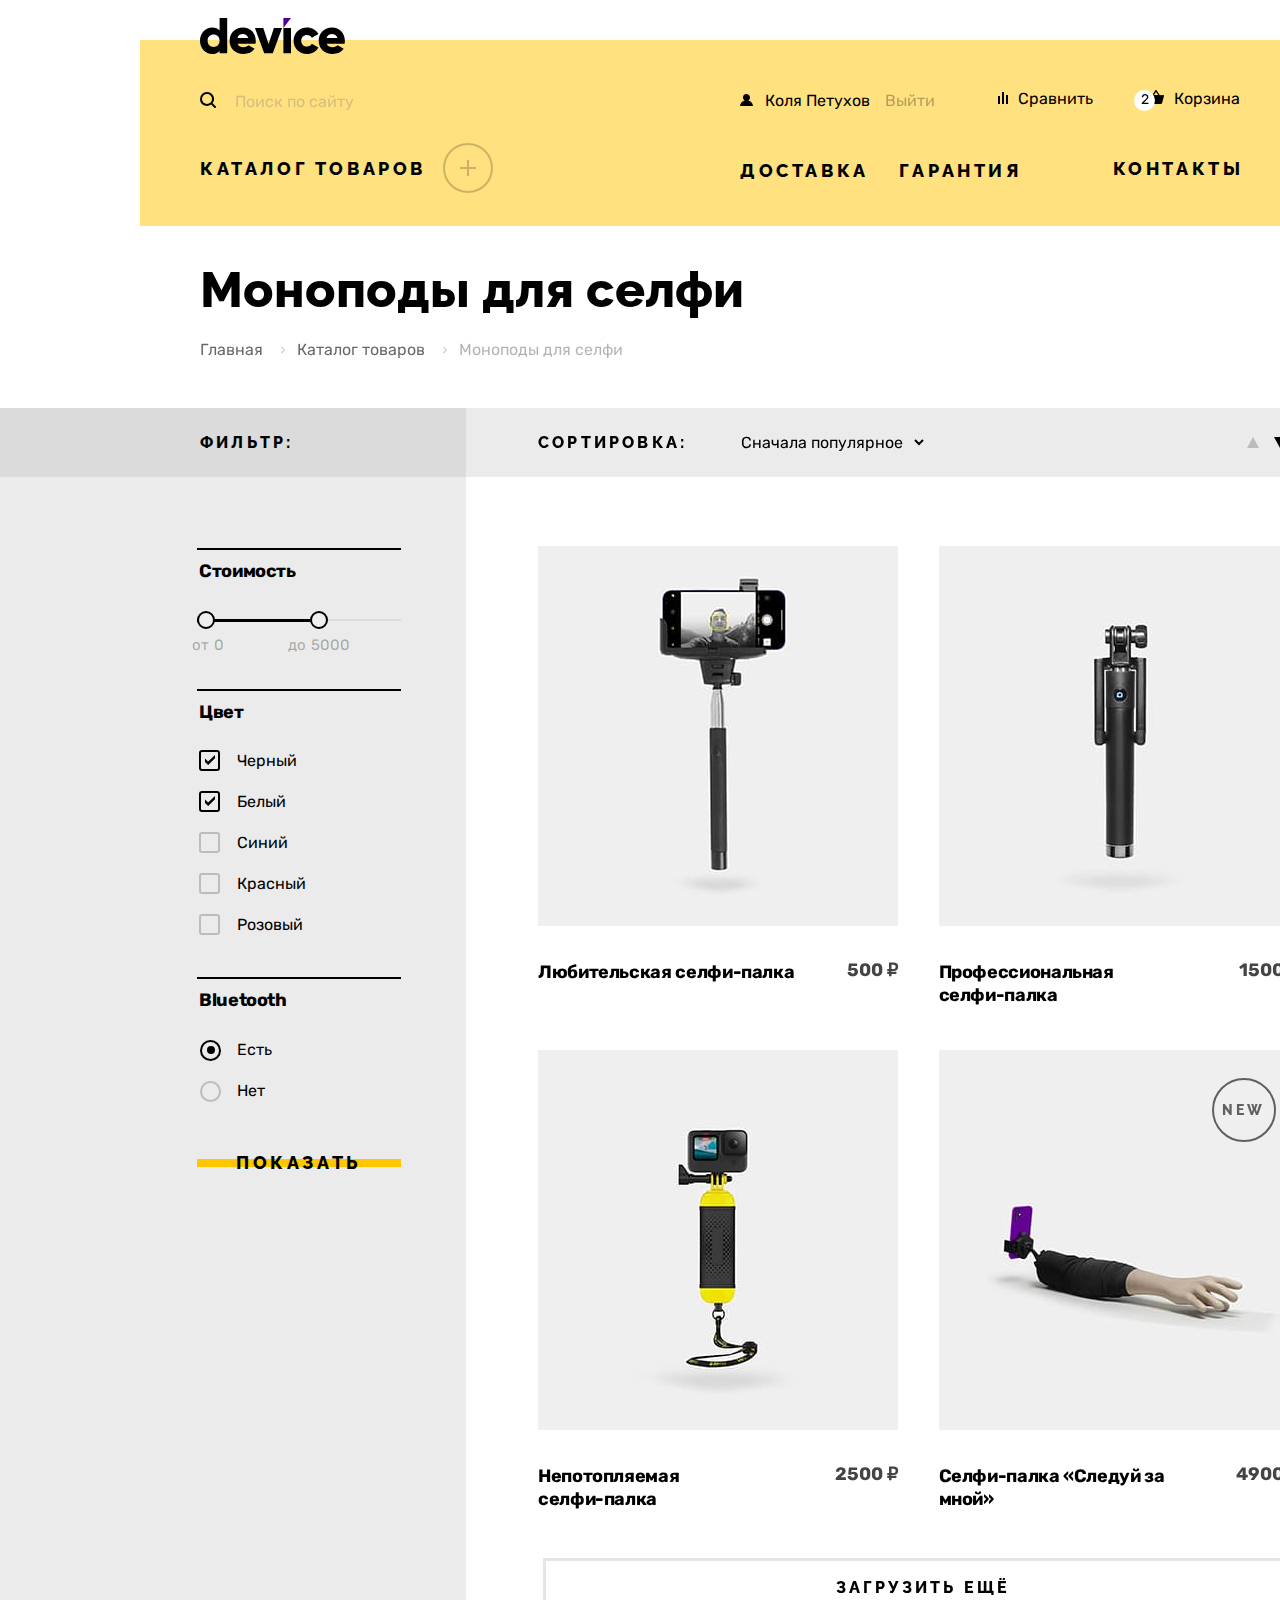
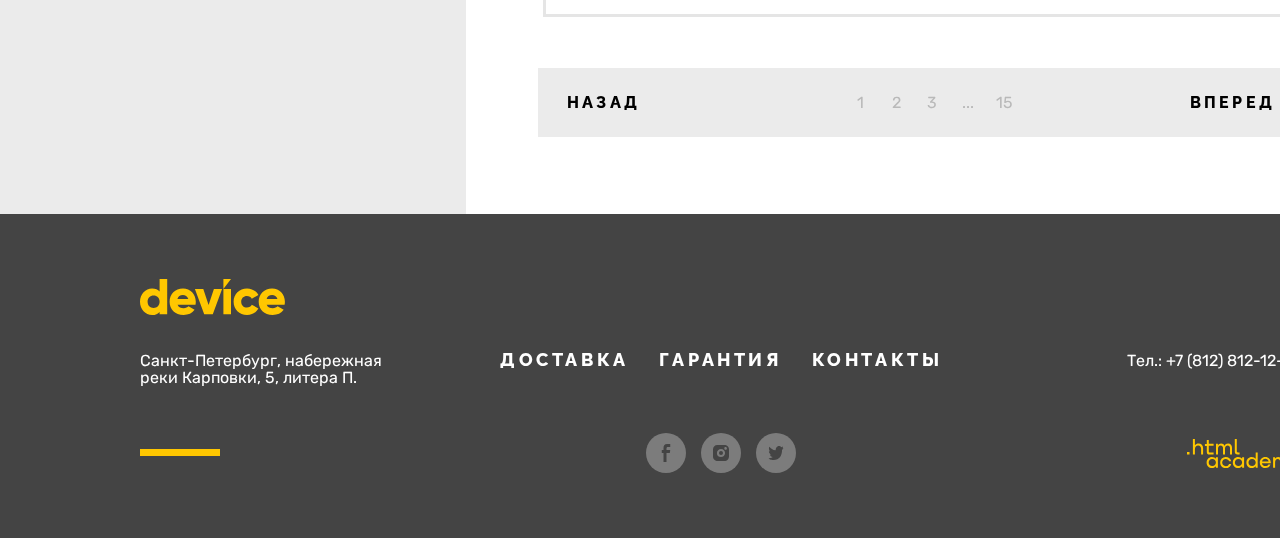
==== commit fe0e0547: "Финальные правки" ====
--- a/catalog.html
+++ b/catalog.html
@@ -5,7 +5,7 @@
   <meta name="description" content="Сайт, созданный учеником 1 курса HTML Academy: Девайс">
   <meta name="keywords"
         content="интернет-магазин гаджетов, дроны, квадрокоптеры, селфи-палка, фитнес-браслет, умные часы, СПб ,Питер, Санкт-Петербург">
-  <link rel="icon" href="favicon.svg">
+  <link rel="icon" href="favicon.png">
   <meta name="viewport" content="width=device-width, initial-scale=1.0">
   <title>HTML Academy: Девайс</title>
   <link rel="stylesheet" href="style/style.css">
@@ -16,7 +16,7 @@
 <header class="page-header page-header--catalog container">
   <div class="header-logo logo">
     <a class="header-logo__link" href="index.html">
-      <img class="logo__img" src="images/svg/header/header_logo.svg" alt="логотип Девайс" width="145" height="36">
+      <img class="logo__img" src="images/svg/header/header_logo.svg" alt="логотип Девайс." width="145" height="36">
     </a>
   </div>
   <div class="header-searcher searcher">
@@ -53,14 +53,14 @@
                 <img class="shopping-basket__img" src="images/basket-light.jpg" alt="" width="41" height="43">
                 <a class="shopping-basket__link link link--white" href="#">Любительская селфи-палка</a>
                 <button class="shopping-basket__button" type="button">
-                  <span class="visually-hidden">Удалить из корзины</span>
+                  <span class="visually-hidden">Удалить из корзины.</span>
                 </button>
               </li>
               <li class="shopping-basket__item shopping-basket__item--prof-selfie">
                 <img class="shopping-basket__img" src="images/basket-prof.jpg" alt="" width="41" height="43">
                 <a class="shopping-basket__link link link--white" href="#">Профессиональная селфи-палка</a>
                 <button class="shopping-basket__button" type="button">
-                  <span class="visually-hidden">Удалить из корзины</span>
+                  <span class="visually-hidden">Удалить из корзины.</span>
                 </button>
               </li>
             </ul>
@@ -222,12 +222,12 @@
               <option class="sorting__option" value="cheap">По увеличению цены</option>
               <option class="sorting__option" value="expensive">По уменьшению цены</option>
             </select>
-            <button class="visually-hidden" type="submit">Отсортировать продукты</button>
+            <button class="visually-hidden" type="submit">Отсортировать продукты.</button>
             <a href="#" class="sorting-arrow sorting-arrow--unactive arrow--up">
-              <span class="visually-hidden">В обратном порядке</span>
+              <span class="visually-hidden">В обратном порядке.</span>
             </a>
             <a class="sorting-arrow sorting-arrow--active arrow--down">
-              <span class="visually-hidden">По порядку</span>
+              <span class="visually-hidden">По порядку.</span>
             </a>
           </div>
 
@@ -308,7 +308,7 @@
   <div class="footer container">
     <div class="footer-logo logo">
       <a class="footer-logo__link" href="index.html">
-        <img class="logo__img" src="images/svg/footer/footer_logo.svg" alt="логотип Девайс" width="145" height="36">
+        <img class="logo__img" src="images/svg/footer/footer_logo.svg" alt="логотип Девайс." width="145" height="36">
       </a>
     </div>
     <div class="footer-address">
@@ -330,31 +330,29 @@
     <ul class="vendor-social-list reset-list">
       <li class="vendor-social-list__item">
         <a class="vendor-social-list__link vendor-social-list__link--fb" href="https://www.facebook.com/htmlacademy/">
-          <svg class="vendor-social-list__svg" width="9" height="18" fill="none" xmlns="http://www.w3.org/2000/svg">
-            <path d="M6.5 3H9V0H5.6C2.8 0 2 1.7 2 4.2V6H0v3h2v9h3V9h3.3l.6-3H5V4.5C5 3.7 5.3 3 6.5 3Z" fill="#444"/>
+          <svg class="vendor-social-list__svg" width="9" height="18" fill="#444" xmlns="http://www.w3.org/2000/svg">
+            <path d="M6.5 3H9V0H5.6C2.8 0 2 1.7 2 4.2V6H0v3h2v9h3V9h3.3l.6-3H5V4.5C5 3.7 5.3 3 6.5 3Z"/>
           </svg>
-          <span class="visually-hidden">Facebook</span>
+          <span class="visually-hidden">Facebook.</span>
         </a>
       </li>
       <li class="vendor-social-list__item">
         <a class="vendor-social-list__link vendor-social-list__link--ig" href="https://www.instagram.com/htmlacademy/">
-          <svg class="vendor-social-list__svg" width="16" height="16" fill="none" xmlns="http://www.w3.org/2000/svg">
-            <path d="M8 10a2 2 0 1 0 0-4 2 2 0 0 0 0 4Z" fill="#444"/>
+          <svg class="vendor-social-list__svg" width="16" height="16" fill="#444" xmlns="http://www.w3.org/2000/svg">
+            <path d="M8 10a2 2 0 1 0 0-4 2 2 0 0 0 0 4Z"/>
             <path
-              d="M14.7 1.3c-.9-.9-2-1.3-3.4-1.3H4.7A4.5 4.5 0 0 0 0 4.7v6.6c0 1.4.4 2.6 1.4 3.4.9.9 2 1.3 3.3 1.3h6.6c1.4 0 2.6-.4 3.4-1.3a5 5 0 0 0 1.3-3.4V4.7c0-1.4-.4-2.6-1.3-3.4ZM8 12.1A4.1 4.1 0 0 1 3.9 8c0-2.3 1.9-4.1 4.1-4.1 2.2 0 4.1 1.8 4.1 4.1s-1.9 4.1-4.1 4.1Zm4.6-7.4c-.7 0-1.3-.5-1.3-1.3s.5-1.3 1.3-1.3c.7 0 1.3.6 1.3 1.3 0 .7-.6 1.3-1.3 1.3Z"
-              fill="#444"/>
+              d="M14.7 1.3c-.9-.9-2-1.3-3.4-1.3H4.7A4.5 4.5 0 0 0 0 4.7v6.6c0 1.4.4 2.6 1.4 3.4.9.9 2 1.3 3.3 1.3h6.6c1.4 0 2.6-.4 3.4-1.3a5 5 0 0 0 1.3-3.4V4.7c0-1.4-.4-2.6-1.3-3.4ZM8 12.1A4.1 4.1 0 0 1 3.9 8c0-2.3 1.9-4.1 4.1-4.1 2.2 0 4.1 1.8 4.1 4.1s-1.9 4.1-4.1 4.1Zm4.6-7.4c-.7 0-1.3-.5-1.3-1.3s.5-1.3 1.3-1.3c.7 0 1.3.6 1.3 1.3 0 .7-.6 1.3-1.3 1.3Z"/>
           </svg>
-          <span class="visually-hidden">Instagram</span>
+          <span class="visually-hidden">Instagram.</span>
         </a>
       </li>
       <li class="vendor-social-list__item">
         <a class="vendor-social-list__link vendor-social-list__link--tw" href="https://twitter.com/htmlacademy_ru">
-          <svg class="vendor-social-list__svg" width="15" height="14" fill="none" xmlns="http://www.w3.org/2000/svg">
+          <svg class="vendor-social-list__svg" width="15" height="14" fill="#444" xmlns="http://www.w3.org/2000/svg">
             <path
-              d="M9.7.1c1.5-.5 2.6.3 3.2 1.1l1.7-.6a2 2 0 0 1-.8 1.6c.7.2 1.2-.4 1.2-.4-.1.9-.9 1.7-1.4 1.9-.2 6.3-2.8 10.4-8.9 10.3h-.4C4 14 .6 13.6 0 12.2c2 .2 3.4-.4 4.1-1.1-.8-.3-2.4-.4-2.6-2.8.3.2.5.3 1.1.2C1.5 7.7.3 7 .4 5c.3.3.9.5 1.2.4C1 5.2-.2 2.3.8.8c1.6 1.7 3.3 3.4 6.3 3.5.2-2.1 1-3.5 2.6-4.2Z"
-              fill="#444"/>
+              d="M9.7.1c1.5-.5 2.6.3 3.2 1.1l1.7-.6a2 2 0 0 1-.8 1.6c.7.2 1.2-.4 1.2-.4-.1.9-.9 1.7-1.4 1.9-.2 6.3-2.8 10.4-8.9 10.3h-.4C4 14 .6 13.6 0 12.2c2 .2 3.4-.4 4.1-1.1-.8-.3-2.4-.4-2.6-2.8.3.2.5.3 1.1.2C1.5 7.7.3 7 .4 5c.3.3.9.5 1.2.4C1 5.2-.2 2.3.8.8c1.6 1.7 3.3 3.4 6.3 3.5.2-2.1 1-3.5 2.6-4.2Z"/>
           </svg>
-          <span class="visually-hidden">Twitter</span>
+          <span class="visually-hidden">Twitter.</span>
         </a>
       </li>
     </ul>
--- a/style/style.css
+++ b/style/style.css
@@ -94,7 +94,7 @@
 }
 
 .link--attractive:hover {
-  background: #FFE17F;
+  background: #ffe17f;
   cursor: pointer;
 }
 
@@ -121,12 +121,12 @@
 }
 
 .link--motley:hover {
-  background: #FFC700;
+  background: #ffc700;
   cursor: pointer;
 }
 
 .link--motley:active {
-  color: #FFE17F;
+  color: #ffe17f;
 }
 
 .page input[type="number"]::-webkit-outer-spin-button,
@@ -144,7 +144,7 @@
 
 .page,
 .page-catalog {
-  min-width: 1160px;
+  min-width: 1440px;
   margin: 0;
   padding: 40px 0 0 0;
   font-family: Raleway, "Verdana", sans-serif;;
@@ -183,7 +183,7 @@
 }
 
 .header-logo__link:focus-visible {
-  outline: 2px solid #AF4FFF;
+  outline: 2px solid #af4fff;
   outline-offset: 5px;
 }
 
@@ -233,7 +233,7 @@
 }
 
 .searcher__input:focus-visible {
-  outline: 2px solid #AF4FFF;
+  outline: 2px solid #af4fff;
   opacity: 1;
 }
 
@@ -242,21 +242,21 @@
 }
 
 .searcher__form--active .searcher__input:focus {
-  outline: 2px solid black;
+  outline: 2px solid #000000;
 }
 
 .searcher__button {
   position: absolute;
   top: 10px;
-  left: 361px;
+  left: 362px;
   display: none;
   min-width: 140px;
   box-sizing: border-box;
-  padding: 10px 5px;
-  outline: 2px solid black;
+  padding: 11px 5px;
   border: none;
+  border-left: 2px solid #000000;
   border-radius: 0 20px 20px 0;
-  font-family: inherit;
+  font-family: "Rubik", "Verdana", sans-serif;
   font-style: normal;
   font-size: 16px;
   line-height: 19px;
@@ -284,7 +284,7 @@
 }
 
 .searcher__input:not(:placeholder-shown) {
-  outline: 2px solid black;
+  outline: 2px solid #000000;
   opacity: 1;
 }
 
@@ -298,6 +298,8 @@
 
 .header-nav {
   display: flex;
+  flex-wrap: wrap;
+  align-items: center;
   justify-content: space-between;
   font-family: "Rubik", "Verdana", sans-serif;
   font-size: 16px;
@@ -320,7 +322,7 @@
 }
 
 .header-login__item:focus-within {
-  outline: 2px solid #AF4FFF;
+  outline: 2px solid #af4fff;
   outline-offset: 10px;
   border-radius: 20px;
 }
@@ -355,12 +357,13 @@
   outline: none;
 }
 
-.header-shopping {
-  padding: 10px 0;
+.header-shopping{
+  display: flex;
+  flex-wrap: wrap;
 }
 
 .header-shopping__link:focus-within {
-  outline: 2px solid #AF4FFF;
+  outline: 2px solid #af4fff;
   outline-offset: 10px;
   border-radius: 20px;
   opacity: 1;
@@ -398,6 +401,18 @@
 }
 
 /*---basket---*/
+.header-shopping__item{
+  padding: 0 0 5px 0;
+}
+
+.header-shopping__item--basket:focus-within .shopping-basket{
+  display: block;
+}
+
+.header-shopping__item:hover .shopping-basket{
+  display: block;
+}
+
 .header-shopping__link--basket {
   position: relative;
   width: 141px;
@@ -416,10 +431,10 @@
 }
 
 .shopping-basket {
-  display: block;
   top: 79px;
   left: 860px;
   z-index: 10;
+  display: none;
   width: 320px;
   box-sizing: border-box;
   position: absolute;
@@ -483,6 +498,7 @@
 
 .shopping-basket__link {
   display: flex;
+  align-items: center;
   padding: 0 20px 0 0;
   align-self: end;
   outline: none;
@@ -514,7 +530,7 @@
 
 .shopping-basket__button {
   width: 20px;
-  height: 20px;
+  height: 17px;
   order: 3;
   transform: translate(5px, 5px);
   border: none;
@@ -533,7 +549,8 @@
 }
 
 .shopping-basket__button:focus-visible {
-  outline: 5px solid #AF4FFF;
+  outline: 2px solid #af4fff;
+  outline-offset: 2px;
 }
 
 .basket-prepaid {
@@ -551,7 +568,7 @@
   height: 100%;
   width: 100%;
   content: "";
-  background-color: #1A1A1A;
+  background-color: #1a1a1a;
 }
 
 .basket-nav__item {
@@ -571,7 +588,7 @@
 }
 
 .basket-nav__link:hover {
-  background-color: #FFE17F;
+  background-color: #ffe17f;
   color: #000000;
 }
 
@@ -580,7 +597,7 @@
 }
 
 .basket-nav__link:focus-visible {
-  outline: 5px solid #AF4FFF;
+  outline: 5px solid #af4fff;
   outline-offset: -1px;
 }
 
@@ -593,11 +610,12 @@
 .catalog-outer__link {
   position: relative;
   z-index: 4;
-  width: max-content;
+  width: 227px;
   display: flex;
   box-sizing: border-box;
   align-items: center;
   border-radius: 20px;
+  transition: 0.3s;
 }
 
 .catalog-outer__link::after {
@@ -635,9 +653,14 @@
   opacity: 0.3;
 }
 
-.catalog-outer__link:focus {
-  outline: 2px solid #AF4FFF;
+.catalog-outer__link:focus-within {
+  outline: 2px solid #af4fff;
   outline-offset: 15px;
+}
+
+.catalog-outer__item:focus-within .header-catalog__list{
+  display: grid;
+  transition: 0.3s;
 }
 
 .header-catalog__item:last-of-type {
@@ -649,8 +672,8 @@
 }
 
 .header-catalog__list {
-  /*  чтобы показать блок
-    display: grid;  */
+/* Для открытия окна
+display: grid;*/
   position: absolute;
   top: 140px;
   left: 0;
@@ -663,13 +686,17 @@
   grid-auto-flow: column;
   column-gap: 30px;
   row-gap: 1px;
-  background-color: #FFE17F;
+  background-color: #ffe17f;
 }
 
 .header-catalog__item {
   display: flex;
   box-sizing: border-box;
   align-items: center;
+}
+
+.header-catalog__item:focus-within{
+  outline: 2px solid transparent;
 }
 
 .header-catalog__link {
@@ -686,7 +713,7 @@
 }
 
 .header-catalog__link:focus {
-  outline: 2px solid #AF4FFF;
+  outline: 2px solid #af4fff;
   border-radius: 25px;
 }
 
@@ -695,8 +722,9 @@
 }
 
 .vendor-list {
-  display: flex;
-  flex-wrap: wrap;
+  display: grid;
+  grid-template-columns: repeat(3, 1fr);
+  row-gap: 10px;
 }
 
 .vendor-list__item {
@@ -716,7 +744,7 @@
 }
 
 .vendor-list__link:focus {
-  outline: 2px solid #AF4FFF;
+  outline: 2px solid #af4fff;
   outline-offset: 10px;
 }
 
@@ -767,20 +795,6 @@
 .product-view {
   position: relative;
   max-width: 560px;
-}
-
-.slider-button {
-  position: absolute;
-}
-
-.slider-button--prev {
-  top: 250px;
-  left: 20px;
-}
-
-.slider-button--next {
-  top: 250px;
-  left: 520px;
 }
 
 .card-content {
@@ -852,6 +866,7 @@
 
 .slider-pagination-button:hover {
   border: 2px solid rgba(0, 0, 0, 0.6);
+  cursor: pointer;
 }
 
 .slider-pagination-button:active {
@@ -859,7 +874,7 @@
 }
 
 .slider-pagination-button:focus {
-  border: 2px solid #AF4FFF;
+  border: 2px solid #af4fff;
 }
 
 .slider-pagination-button--current {
@@ -867,6 +882,7 @@
 }
 
 .slider-button {
+  position: absolute;
   display: block;
   width: 20px;
   height: 60px;
@@ -878,8 +894,19 @@
   transition: 0.3s;
 }
 
+.slider-button--prev {
+  top: 250px;
+  left: 20px;
+}
+
+.slider-button--next {
+  top: 250px;
+  left: 520px;
+}
+
 .slider-button:hover {
   opacity: 0.6;
+  cursor: pointer;
 }
 
 .slider-button:active {
@@ -887,7 +914,7 @@
 }
 
 .slider-button:focus {
-  outline: 2px solid #AF4FFF;
+  outline: 2px solid #af4fff;
   outline-offset: 10px;
 }
 
@@ -935,6 +962,7 @@
   display: grid;
   grid-template-columns: repeat(6, 160px);
   column-gap: 40px;
+  row-gap: 20px;
   padding: 66px 0;
   box-sizing: border-box;
 }
@@ -966,11 +994,11 @@
   height: 160px;
   margin: 0 0 33px 0;
   content: "";
-  background-color: #FFE17F;
+  background-color: #ffe17f;
 }
 
 .catalog-tiles__link:hover::after {
-  background-color: #FFC700;
+  background-color: #ffc700;
 }
 
 .catalog-tiles__link--virtual::before {
@@ -998,12 +1026,12 @@
 }
 
 .catalog-tiles__link:focus {
-  color: #AF4FFF;
+  color: #af4fff;
   outline: none;
 }
 
 .catalog-tiles__link:focus::before {
-  outline: 5px solid #AF4FFF;
+  outline: 5px solid #af4fff;
 }
 
 .catalog-tiles__link:active {
@@ -1070,7 +1098,7 @@
   padding: 10px 5px 10px 19px;
   box-sizing: border-box;
   background: #000000;
-  color: #FFE17F;
+  color: #ffe17f;
 }
 
 .benefits-titles__link::before {
@@ -1184,15 +1212,19 @@
 }
 
 .rare-item__link:hover::before {
-  background-color: #FFC700;
+  background-color: #ffc700;
 }
 
 .rare-item__link:hover::after {
   opacity: 1;
 }
 
+.rare-item__link:active{
+  opacity: 0.3;
+}
+
 .rare-item__link:focus {
-  outline: 5px solid #AF4FFF;
+  outline: 5px solid #af4fff;
 }
 
 /*---vendor-about---*/
@@ -1283,7 +1315,7 @@
 }
 
 .contacts-inner__phone:focus-visible {
-  outline: 3px solid #AF4FFF;
+  outline: 3px solid #af4fff;
   outline-offset: 5px;
 }
 
@@ -1371,7 +1403,7 @@
 }
 
 .subscribe-form__form:focus-within {
-  background-color: #DCDCDC;
+  background-color: #dcdcdc;
   border: none;
 }
 
@@ -1381,14 +1413,13 @@
 }
 
 .subscribe-form__input--error {
-  border-bottom: 3px solid #FF3D3D;
+  border-bottom: 3px solid #ff3d3d;
   opacity: 1;
 }
 
 .subscribe-form__button {
   box-sizing: border-box;
   width: 260px;
-  max-height: 55px;
   margin: 0;
   padding: 16px 0;
   border: 3px solid #d8d8d8;
@@ -1398,7 +1429,7 @@
 }
 
 .subscribe-form__button:focus {
-  border-color: #AF4FFF;
+  border-color: #af4fff;
 }
 
 .subscribe-form__button:hover {
@@ -1480,7 +1511,7 @@
 }
 
 .main-popup__button:focus-visible {
-  outline: 5px solid #AF4FFF;
+  outline: 5px solid #af4fff;
   outline-offset: 7px;
 }
 
@@ -1556,7 +1587,7 @@
   height: 26px;
   border-radius: 50%;
   background: url("../images/svg/popup/info.svg") 50% 50% no-repeat,
-  #FFE17F;
+  #ffe17f;
   content: "";
   border: none;
   cursor: pointer;
@@ -1610,7 +1641,7 @@
   padding: 0 0 0 20px;
   box-sizing: border-box;
   border: none;
-  background-color: #F0F0F0;
+  background-color: #f0f0f0;
   font-family: "Rubik", "Verdana", sans-serif;
   font-weight: normal;
   font-size: 16px;
@@ -1625,7 +1656,7 @@
 }
 
 .popup-form__input--active {
-  color: rgb(0, 0, 0);
+  color: #000000;
 }
 
 .popup-form__span {
@@ -1659,7 +1690,7 @@
 }
 
 .input-control__button:focus-visible {
-  outline: 2px solid #AF4FFF;
+  outline: 2px solid #af4fff;
   outline-offset: -10px;
 }
 
@@ -1676,11 +1707,11 @@
 }
 
 .main-popup input:hover {
-  background: #EBEBEB;
+  background: #ebebeb;
 }
 
 .main-popup input:focus-visible {
-  outline: 5px solid #AF4FFF;
+  outline: 5px solid #af4fff;
 }
 
 .main-popup input:active {
@@ -1688,7 +1719,7 @@
 }
 
 .main-popup--error {
-  outline: 3px solid #FF3D3D
+  outline: 3px solid #ff3d3d
 }
 
 /*---footer---*/
@@ -1704,10 +1735,11 @@
 
 .footer {
   display: grid;
-  grid-template-rows: 36px 52px 40px;
+  grid-template-rows: 35px 55px min-content;
   grid-template-columns: 250px auto 250px;
   column-gap: 110px;
-  row-gap: 35px;
+  align-items: baseline;
+  row-gap: 32px;
 }
 
 .footer-logo {
@@ -1717,14 +1749,16 @@
 }
 
 .footer-logo__link:focus-within {
-  outline: 2px solid #AF4FFF;
+  outline: 2px solid #af4fff;
   outline-offset: 10px;
   border-radius: 20px;
   opacity: 1;
 }
 
 .footer-vendor-list {
-  display: flex;
+  display: grid;
+  grid-template-columns: repeat(3, 1fr);
+  column-gap: 30px;
   padding: 3px 0 0 0;
   box-sizing: border-box;
   flex-wrap: wrap;
@@ -1744,12 +1778,12 @@
   display: none;
   width: 100%;
   height: 2px;
-  background-color: #FFC700;
+  background-color: #ffc700;
   content: "";
 }
 
 .footer-vendor-list__link:hover {
-  color: #FFC700;
+  color: #ffc700;
 }
 
 .footer-vendor-list__link:hover:after {
@@ -1761,7 +1795,7 @@
 }
 
 .footer-vendor-list__link:focus {
-  outline: 2px solid #AF4FFF;
+  outline: 2px solid #af4fff;
   outline-offset: 10px;
 }
 
@@ -1776,27 +1810,27 @@
 }
 
 .phone__link {
-  width: max-content;
+  width: 220px;
   height: min-content;
   box-sizing: border-box;
-  padding: 0 15px;
+  padding: 0 5px;
   border-radius: 25px;
   justify-self: flex-end;
-  transform: translateX(15px);
+  transform: translateX(40px);
   line-height: 167%;
   transition: 0.3s;
 }
 
 .phone__link:hover {
-  color: #FFC700;
+  color: #ffc700;
 }
 
 .phone__link:hover {
-  color: #FFC700;
+  color: #ffc700;
 }
 
 .phone__link:focus {
-  outline: 2px solid #AF4FFF;
+  outline: 2px solid #af4fff;
   outline-offset: 3px;
 }
 
@@ -1834,18 +1868,19 @@
 }
 
 .vendor-social-list__link:hover {
-  background: #FFC700;
-}
-
-.vendor-social-list__link:active .vendor-social-list__svg path {
+  background: #ffc700;
+}
+
+.vendor-social-list__link:active .vendor-social-list__svg{
   fill: rgba(0, 0, 0, 0.3);
 }
 
 .vendor-social-list__link:focus-visible {
-  outline: 5px solid #AF4FFF;
-}
-
-.vendor-social-list__link:focus-visible .vendor-social-list__svg path {
+  outline: 5px solid #af4fff;
+  outline-offset: -1px;
+}
+
+.vendor-social-list__link:focus-visible .vendor-social-list__svg{
   fill: rgb(255, 255, 255);
 }
 
@@ -1858,7 +1893,7 @@
 }
 
 .academy_logo__link:focus-within {
-  outline: 2px solid #AF4FFF;
+  outline: 2px solid #af4fff;
   outline-offset: 10px;
 }
 
@@ -1920,7 +1955,7 @@
 }
 
 .breadcrumbs__link:focus-visible {
-  outline: 5px solid #AF4FFF;
+  outline: 5px solid #af4fff;
 }
 
 .breadcrumbs__link--active {
@@ -1934,12 +1969,12 @@
 
 .breadcrumbs__item:not(:last-of-type)::after {
   position: absolute;
-  display: block;
   top: 50%;
   left: 100%;
-  transform: translate(-100%, -50%);
+  display: block;
   width: 4px;
   height: 7px;
+  transform: translate(-100%, -50%);
   content: "";
   background-image: url("../images/svg/catalog/breascrumbs-arrow 1.svg");
 }
@@ -1947,7 +1982,6 @@
 /*---catalog-tiles---*/
 .catalog-products {
   display: flex;
-
 }
 
 .catalog-products-inner {
@@ -1956,12 +1990,12 @@
 }
 
 .catalog-filter__header {
+  position: relative;
+  width: 326px;
   padding: 25px 10px 25px 60px;
   margin: 0;
-  position: relative;
   box-sizing: border-box;
   background-color: #dbdbdb;
-  width: 326px;
   text-transform: uppercase;
   font-family: "Raleway", "Verdana", sans-serif;
   font-weight: 800;
@@ -1970,31 +2004,31 @@
 
 .catalog-filter__header::before {
   position: absolute;
-  content: "";
+  right: 0;
+  top: 0;
+  z-index: -1;
   width: 300vw;
   height: 100%;
+  content: "";
+  background-color: #dbdbdb;
+}
+
+.filter {
+  position: relative;
+  width: 326px;
+  box-sizing: border-box;
+  background: #ebebeb;
+}
+
+.filter::before {
+  position: absolute;
   right: 0;
   top: 0;
-  background-color: #dbdbdb;
   z-index: -1;
-}
-
-.filter {
-  position: relative;
-  box-sizing: border-box;
-  width: 326px;
-  background: #ebebeb;
-}
-
-.filter::before {
-  position: absolute;
-  content: "";
   width: 100vw;
   height: 100%;
-  right: 0;
-  top: 0;
+  content: "";
   background-color: #ebebeb;
-  z-index: -1;
 }
 
 .catalog-filter {
@@ -2013,8 +2047,8 @@
 }
 
 .price-filter__group {
+  position: relative;
   margin-bottom: 82px;
-  position: relative;
 }
 
 .price-filter__title {
@@ -2025,36 +2059,36 @@
   position: absolute;
   top: -71px;
   left: 0;
-  content: "";
   width: 100%;
   height: 2px;
+  content: "";
   background-color: #000000;
 }
 
 .range-scale {
   position: relative;
   height: 2px;
-  background-color: #DCDCDC;
+  background-color: #dcdcdc;
 }
 
 .range-bar {
   position: absolute;
   height: 3px;
+  display: flex;
+  justify-content: space-between;
   background-color: #000000;
-  display: flex;
-  justify-content: space-between;
 }
 
 .range-toggle {
   position: absolute;
   top: 2px;
-  font-size: 0;
-  border: 2px solid #000000;
+  left: 0;
   width: 18px;
   height: 18px;
+  margin-top: -10px;
   border-radius: 50%;
-  left: 0;
-  margin-top: -10px;
+  border: 2px solid #000000;
+  font-size: 0;
   cursor: pointer;
   outline: 0;
   transition: 0.3s;
@@ -2073,21 +2107,20 @@
 }
 
 .range-toggle:focus-visible {
-  color: #AF4FFF;
+  color: #af4fff;
 }
 
 .range-toggle:focus-visible {
-  border: 2px solid #AF4FFF;
+  border: 2px solid #af4fff;
 }
 
 .range-toggle:focus-visible + .price-filter__label {
-  color: #AF4FFF;
+  color: #af4fff;
 }
 
 .range-toggle:active + .price-filter__label {
-  color: black;
-}
-
+  color: #000000;
+}
 
 .price-filter__label {
   position: absolute;
@@ -2099,11 +2132,11 @@
 }
 
 .price-filter__input {
+  width: 70px;
   margin-left: 3px;
   border: none;
   background-color: inherit;
   box-sizing: border-box;
-  width: 70px;
   font-family: "Rubik", "Verdana", sans-serif;
   font-style: normal;
   font-weight: normal;
@@ -2148,6 +2181,7 @@
 
 .color__label:hover {
   opacity: 0.5;
+  cursor: pointer;
 }
 
 .color__label:active {
@@ -2158,15 +2192,16 @@
   position: absolute;
   left: 0;
   display: block;
-  vertical-align: center;
   width: 17px;
   height: 17px;
   margin: 0 17px 0 0;
-  content: "";
+  transform: translate(2px, -1px);
   border: 2px solid #000000;
   border-radius: 3px;
+  content: "";
+  vertical-align: center;
   opacity: 0.2;
-  transform: translate(2px, -1px);
+
 }
 
 .color__input:checked + label::before {
@@ -2175,11 +2210,11 @@
 }
 
 .color__input:focus-visible + label {
-  color: #AF4FFF;
+  color: #af4fff;
 }
 
 .color__input:checked:focus-visible + label:before {
-  border: 2px solid #AF4FFF;
+  border: 2px solid #af4fff;
   background: url("../images/svg/catalog/filter-ok-violet.svg") 50% 50% no-repeat;
   opacity: 1;
 }
@@ -2209,8 +2244,8 @@
 
 .wireless__label {
   position: relative;
+  margin: 0 0 0 40px;
   cursor: pointer;
-  margin: 0 0 0 40px;
 }
 
 .wireless__label:hover {
@@ -2225,16 +2260,15 @@
   position: absolute;
   top: -6px;
   left: -37px;
-
   display: inline-block;
-  vertical-align: center;
   width: 17px;
   height: 17px;
   margin: 0 17px 0 0;
+  transform: translateY(6px);
   content: "";
   border: 2px solid #000000;
   border-radius: 50%;
-  transform: translateY(6px);
+  vertical-align: center;
   opacity: 0.2;
 }
 
@@ -2242,9 +2276,9 @@
   position: absolute;
   top: 6px;
   left: -30px;
+  display: none;
   width: 8px;
   height: 8px;
-  display: none;
   content: "";
   background-color: #000000;
   border-radius: 50%;
@@ -2263,25 +2297,23 @@
 }
 
 .wireless__input:focus-visible + label {
-  color: #AF4FFF;
+  color: #af4fff;
 }
 
 .wireless__input:focus-visible + label::before {
-  border-color: #AF4FFF;
+  border-color: #af4fff;
 }
 
 .wireless__input:focus-visible + label::after {
-  background-color: #AF4FFF;
-}
-
+  background-color: #af4fff;
+}
 
 .catalog-button {
+  width: 100%;
   border: none;
-  width: 100%;
 }
 
 /*--sorting---*/
-
 .products-sorting {
   display: flex;
   align-items: center;
@@ -2289,11 +2321,12 @@
 
 .sorting__header {
   margin: 0 50px 0 0;
-  box-sizing: border-box;
   padding: 25px 0;
+  box-sizing: border-box;
 }
 
 .sorting__select {
+  width: 200px;
   margin: 0 320px 0 0;
   border: none;
   font-family: "Rubik", "Verdana", sans-serif;
@@ -2306,6 +2339,7 @@
 
 .sorting__select:hover {
   color: rgba(0, 0, 0, 0.6);
+  cursor: pointer;
 }
 
 .sorting__select:active {
@@ -2313,14 +2347,14 @@
 }
 
 .sorting__select:focus-visible {
-  outline: 5px solid #AF4FFF;
+  outline: 5px solid #af4fff;
 }
 
 .sorting-arrow {
   display: inline-block;
-  vertical-align: center;
   width: 11px;
   height: 10px;
+  vertical-align: center;
   content: "";
 }
 
@@ -2342,7 +2376,6 @@
   border-bottom: 11px solid rgb(0, 0, 0);
 }
 
-
 .sorting-arrow {
   transition: 0.3s;
 }
@@ -2356,7 +2389,7 @@
 }
 
 .sorting-arrow--unactive:focus-visible {
-  outline: 5px solid #AF4FFF;
+  outline: 5px solid #af4fff;
   outline-offset: 10px;
 }
 
@@ -2364,8 +2397,6 @@
   max-width: 832px;
 }
 
-
-/*---sorting--*/
 .products-column {
   width: 760px;
 }
@@ -2374,29 +2405,27 @@
   position: relative;
 }
 
-
 .sorting::before {
   position: absolute;
-  content: "";
+  left: -100px;
+  top: 0;
+  z-index: -1;
   width: 860px;
   height: 69px;
-  left: -100px;
+  content: "";
+  background-color: #ebebeb;
+}
+
+.sorting::after {
+  position: absolute;
+  left: 760px;
   top: 0;
-  background-color: #ebebeb;
   z-index: -1;
-}
-
-.sorting::after {
-  position: absolute;
-  content: "";
   width: calc((100vw - 1160px) / 2.06);
   height: 69px;
-  left: 760px;
-  top: 0;
+  content: "";
   background-color: #ebebeb;
-  z-index: -1;
-}
-
+}
 
 .sorting__header {
   font-family: "Raleway", "Verdana", sans-serif;
@@ -2416,14 +2445,13 @@
   padding: 69px 0 77px 0;
 }
 
-
 .product-card-tiles {
   display: grid;
   grid-template-columns: repeat(2, 1fr);
   column-gap: 41px;
   row-gap: 44px;
-  box-sizing: border-box;
   margin: 0 0 47px 0;
+  box-sizing: border-box;
 }
 
 .product-card {
@@ -2439,11 +2467,11 @@
 
 .product-card:focus-within,
 .product-card:focus-within .product-card__price {
-  color: #AF4FFF;
+  color: #af4fff;
 }
 
 .product-card:focus-within .product-card__img {
-  outline: 5px solid #AF4FFF;;
+  outline: 5px solid #af4fff;
 }
 
 .product-card__img {
@@ -2464,18 +2492,17 @@
 
 .product-card__link--new:before {
   position: absolute;
+  top: 28px;
+  left: 273px;
+  display: flex;
   width: 60px;
   height: 60px;
-  top: 28px;
-  left: 273px;
-  display: flex;
   align-items: center;
   justify-content: center;
   border: 2px solid rgba(0, 0, 0, 0.6);
   border-radius: 50%;
   content: "New";
   transition: 0.3s;
-
   font-family: "Raleway", "Verdana", sans-serif;;
   font-weight: 800;
   font-size: 14px;
@@ -2496,8 +2523,8 @@
 
 .product-card__title {
   display: inline-block;
+  width: 280px;
   vertical-align: center;
-  width: 280px;
   font-weight: bold;
   font-size: 18px;
   line-height: 126%;
@@ -2514,20 +2541,18 @@
 }
 
 .product-card__button {
-  display: none;
   position: absolute;
   top: 37%;
   left: 26%;
+  display: none;
   width: 180px;
   text-align: center;
-
 }
 
 /*--pagination---*/
-
 .pagination-list {
+  display: flex;
   padding: 15px 0;
-  display: flex;
   justify-content: space-between;
   align-items: center;
   background: #ebebeb;
@@ -2540,7 +2565,6 @@
   border: 3px solid rgba(0, 0, 0, 0.1);
   background-color: inherit;
   outline: none;
-
   font-family: "Raleway", "Verdana", sans-serif;
   font-weight: 800;
   font-size: 16px;
@@ -2561,19 +2585,19 @@
 }
 
 .pagination-show-more:focus-visible {
-  border-color: #AF4FFF;
+  border-color: #af4fff;
 }
 
 .pagination__link {
-  box-sizing: border-box;
   padding: 20px 18px 20px 24px;
+  box-sizing: border-box;
+  border: 5px solid transparent;
   cursor: pointer;
-  border: 5px solid transparent;
   outline: none;
 }
 
 .pagination__link:hover {
-  background-color: #DCDCDC
+  background-color: #dcdcdc
 }
 
 .pagination__link:active {
@@ -2581,7 +2605,7 @@
 }
 
 .pagination__link:focus-visible {
-  border: 5px solid #AF4FFF;
+  border: 5px solid #af4fff;
 }
 
 .pagination__link--prev,
@@ -2594,17 +2618,18 @@
 }
 
 .pages {
+  display: flex;
   width: 169px;
-  display: flex;
   justify-content: space-between;
   transform: translateX(15px);
 }
 
 .pages__link {
+  max-width: 17px;
+  display: block;
+  padding: 10px 15px;
+  box-sizing: border-box;
   color: rgba(68, 68, 68, 0.3);
-  box-sizing: border-box;
-  display: block;
-  padding: 10px 15px;
 }
 
 .pages__link:hover {
@@ -2616,6 +2641,5 @@
 }
 
 .pages__link:focus-visible {
-  outline: 5px solid #AF4FFF;
-  /* outline-offset: 5px;*/
-}
+  outline: 5px solid #af4fff;
+}
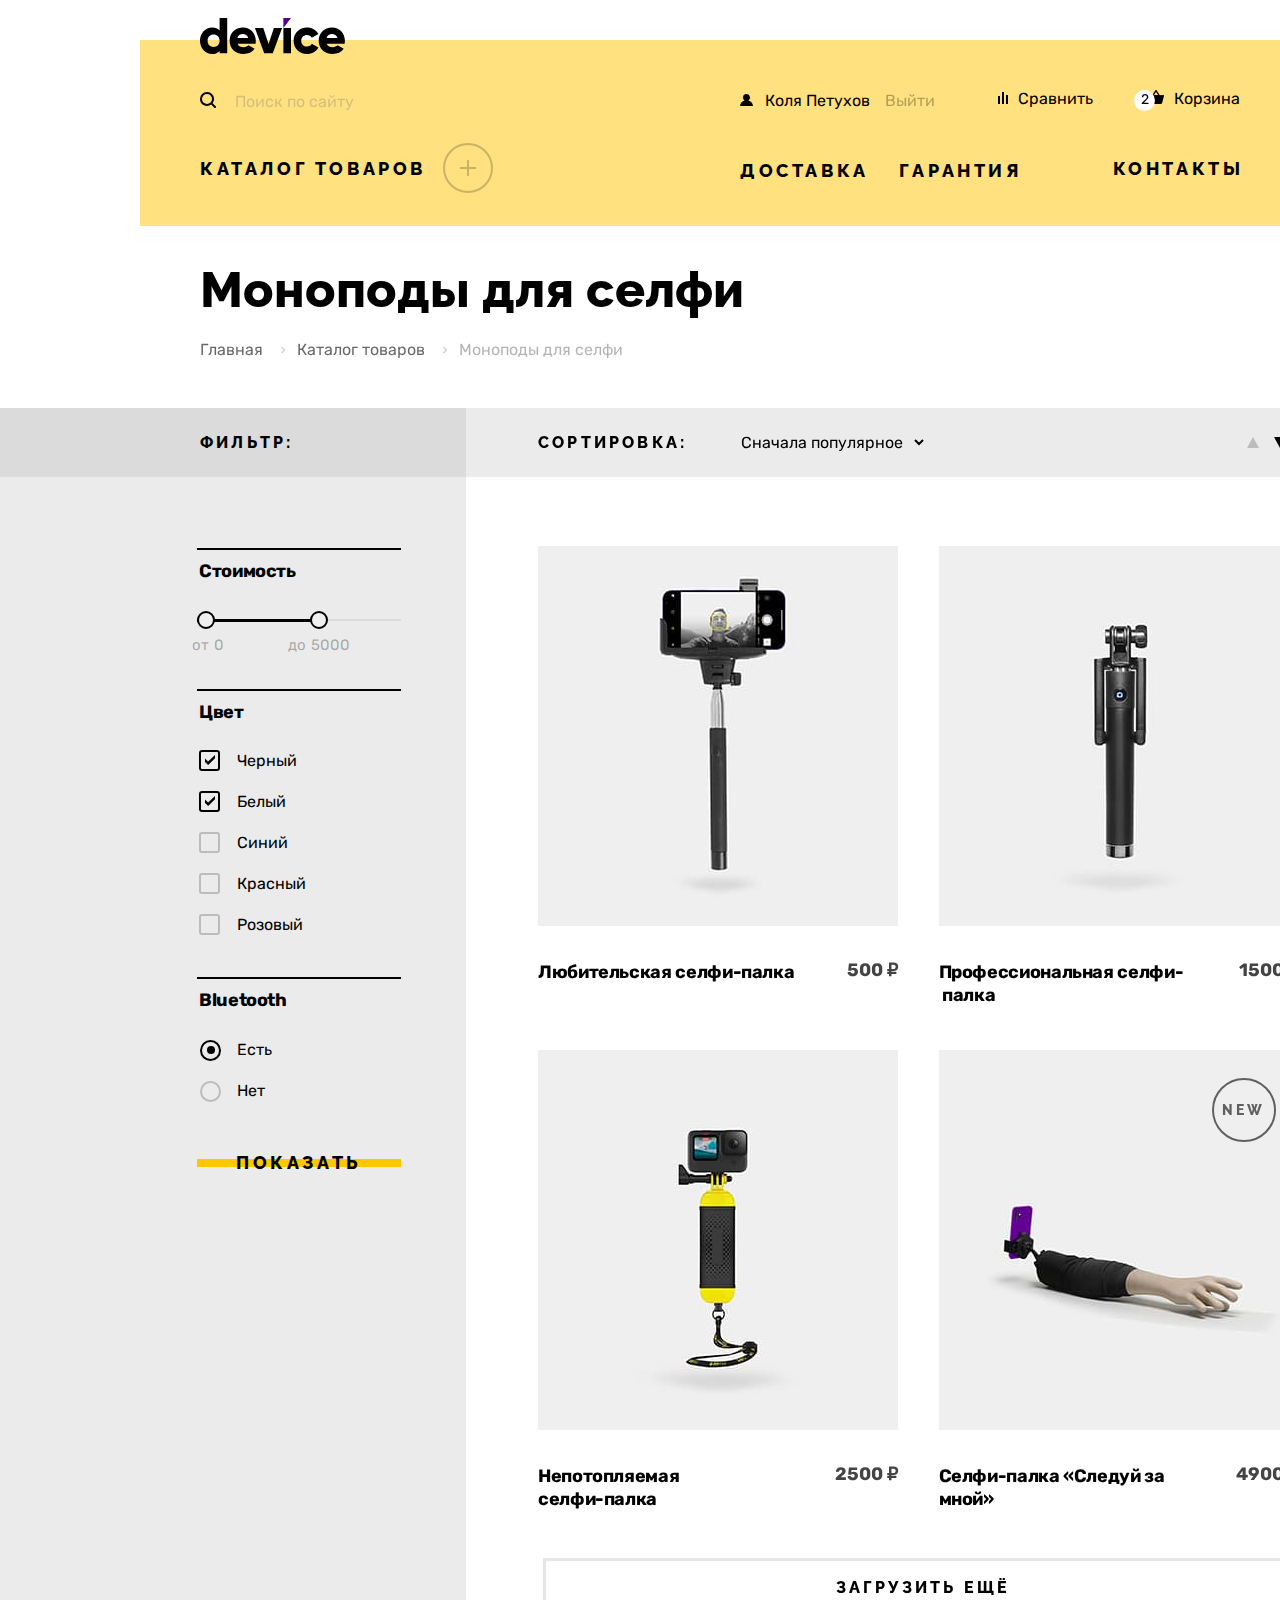
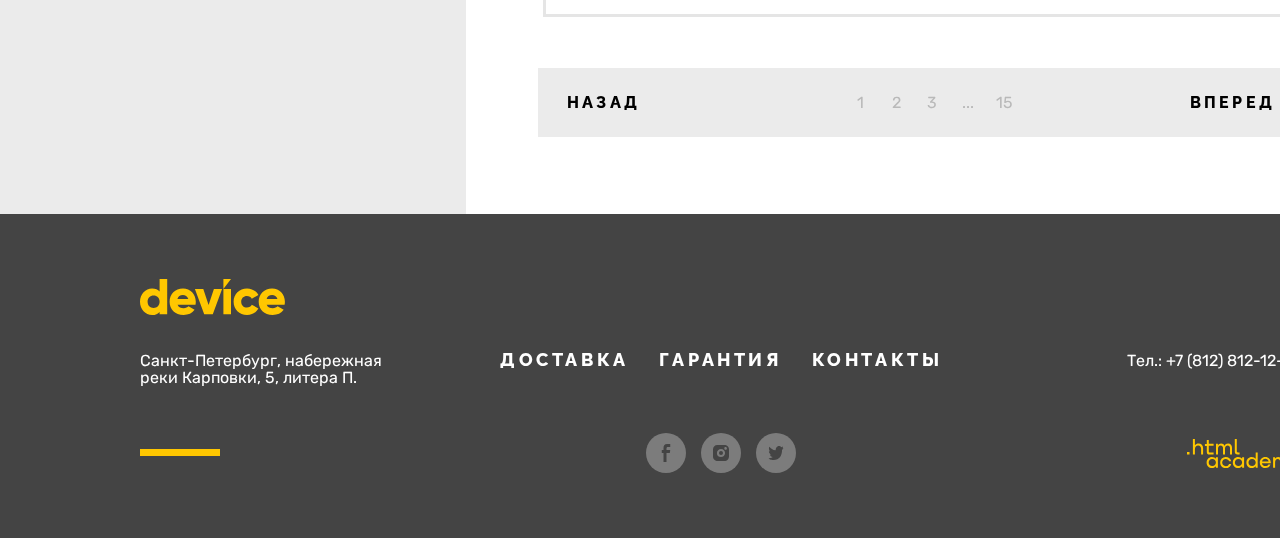
==== commit ca1ad337: "Финальные правки" ====
--- a/catalog.html
+++ b/catalog.html
@@ -5,7 +5,7 @@
   <meta name="description" content="Сайт, созданный учеником 1 курса HTML Academy: Девайс">
   <meta name="keywords"
         content="интернет-магазин гаджетов, дроны, квадрокоптеры, селфи-палка, фитнес-браслет, умные часы, СПб ,Питер, Санкт-Петербург">
-  <link rel="icon" href="favicon.png">
+  <link rel="icon" type="image/png" sizes="32x32" href="favicon-32x32.png">
   <meta name="viewport" content="width=device-width, initial-scale=1.0">
   <title>HTML Academy: Девайс</title>
   <link rel="stylesheet" href="style/style.css">
@@ -245,7 +245,7 @@
                 <a class="product-card__link" href="#">
                   <img class="product-card__img" src="images/selfie-prof.jpg" alt="" width="360" height="380">
                 </a>
-                <h3 class="product-card__title reset-list">Профессиональная <br> селфи-палка</h3>
+                <h3 class="product-card__title reset-list">Профессиональная селфи-&nbsp;палка</h3>
                 <b class="product-card__price">1500 ₽</b>
                 <a class="product-card__button link--motley link--bold link" href="#">Подробнее</a>
               </div>
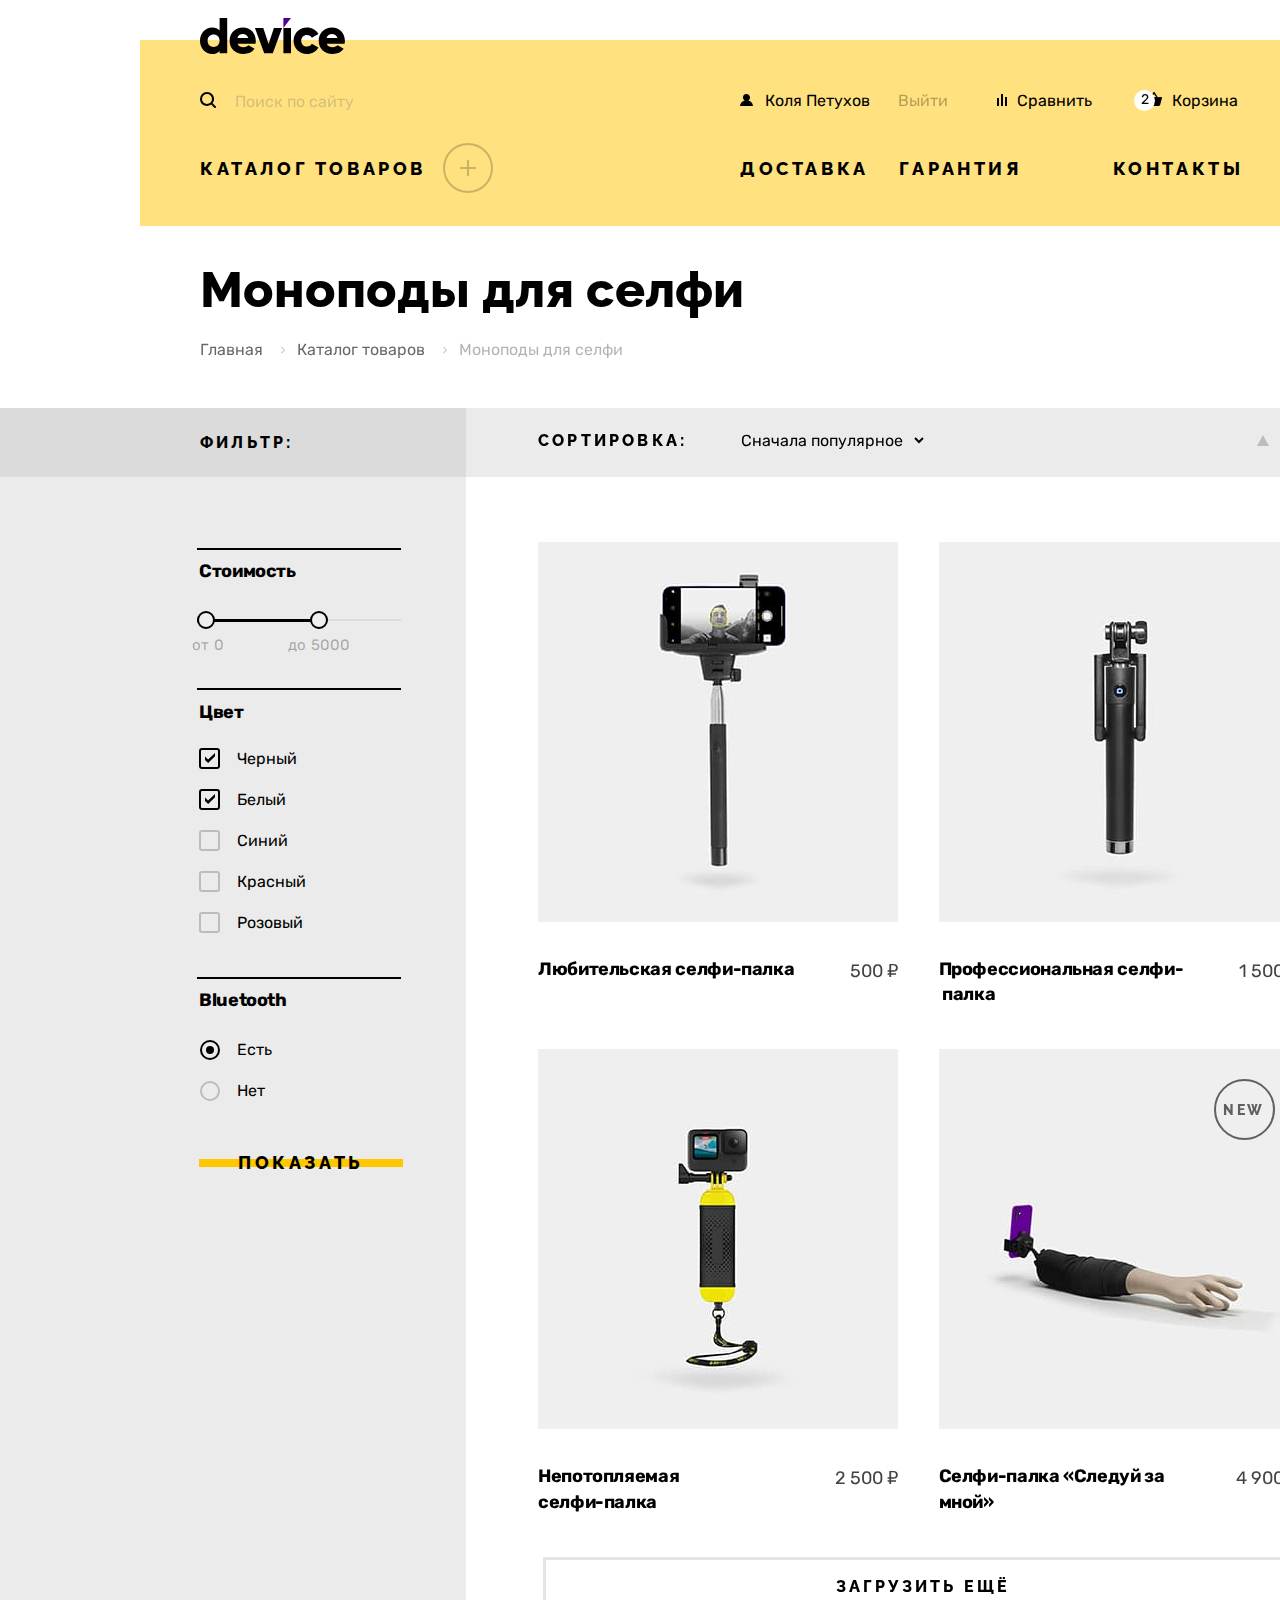
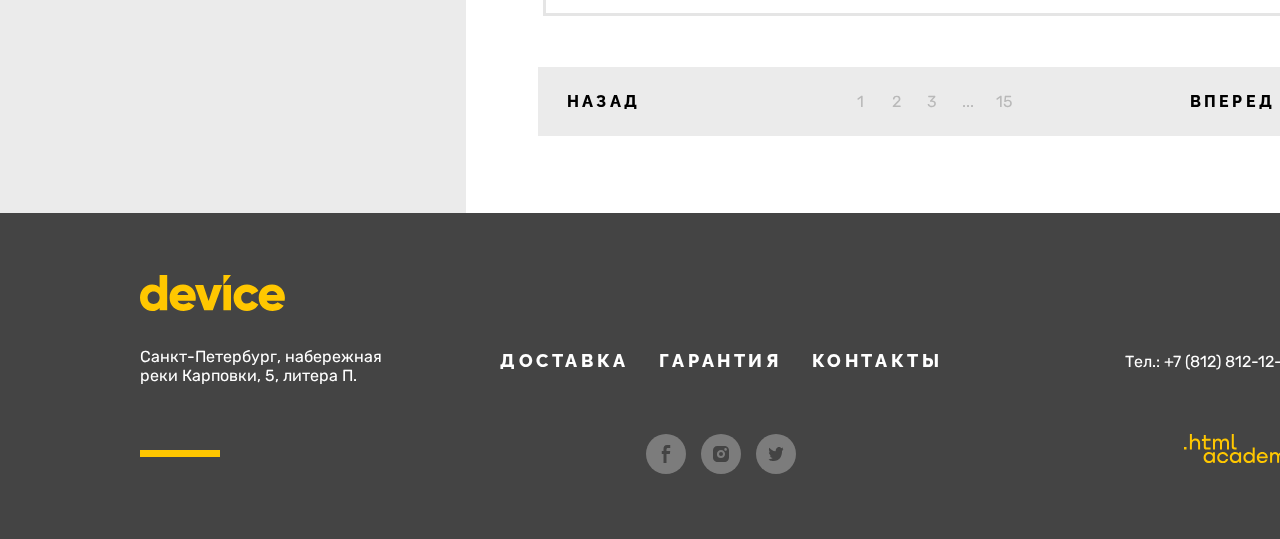
==== commit eade125c: "Правка замечаний" ====
--- a/catalog.html
+++ b/catalog.html
@@ -246,7 +246,7 @@
                   <img class="product-card__img" src="images/selfie-prof.jpg" alt="" width="360" height="380">
                 </a>
                 <h3 class="product-card__title reset-list">Профессиональная селфи-&nbsp;палка</h3>
-                <b class="product-card__price">1500 ₽</b>
+                <b class="product-card__price">1 500 ₽</b>
                 <a class="product-card__button link--motley link--bold link" href="#">Подробнее</a>
               </div>
               <div class="product-card">
@@ -254,7 +254,7 @@
                   <img class="product-card__img" src="images/selfie-water.jpg" alt="" width="360" height="380">
                 </a>
                 <h3 class="product-card__title reset-list">Непотопляемая <br> селфи-палка</h3>
-                <b class="product-card__price">2500 ₽</b>
+                <b class="product-card__price">2 500 ₽</b>
                 <a class="product-card__button link--motley link--bold link" href="#">Подробнее</a>
               </div>
               <div class="product-card">
@@ -262,7 +262,7 @@
                   <img class="product-card__img" src="images/selfie-hand.jpg" alt="" width="360" height="380">
                 </a>
                 <h3 class="product-card__title reset-list">Селфи-палка «Следуй за мной»</h3>
-                <b class="product-card__price">4900 ₽</b>
+                <b class="product-card__price">4 900 ₽</b>
                 <a class="product-card__button link--motley link--bold link" href="#">Подробнее</a>
               </div>
             </div>
--- a/style/style.css
+++ b/style/style.css
@@ -161,7 +161,7 @@
   display: grid;
   grid-template-columns: 540px auto;
   grid-template-rows: repeat(2, min-content);
-  row-gap: 24px;
+  row-gap: 22px;
   padding: 30px 60px;
   box-sizing: border-box;
   align-items: center;
@@ -332,7 +332,7 @@
 }
 
 .header-login__item:not(:last-of-type) {
-  margin-right: 15px;
+  margin-right: 28px;
 }
 
 .header-login__list {
@@ -360,6 +360,7 @@
 .header-shopping{
   display: flex;
   flex-wrap: wrap;
+  padding: 5px 5px 0 0;
 }
 
 .header-shopping__link:focus-within {
@@ -387,7 +388,7 @@
 
 .header-shopping__link--compare {
   width: 120px;
-  margin: 0 47px 0 0;
+  margin: 0 46px 0 0;
 }
 
 .header-shopping__link--compare::before {
@@ -602,8 +603,7 @@
 }
 
 .catalog-outer__item {
-  width: 300px;
-  padding: 0 0 5px 0;
+  padding: 5px 0;
   box-sizing: border-box;
 }
 
@@ -611,9 +611,7 @@
   position: relative;
   z-index: 4;
   width: 227px;
-  display: flex;
-  box-sizing: border-box;
-  align-items: center;
+  box-sizing: border-box;
   border-radius: 20px;
   transition: 0.3s;
 }
@@ -729,7 +727,6 @@
 
 .vendor-list__item {
   z-index: 4;
-  padding: 5px 0;
   box-sizing: border-box;
 }
 
@@ -768,11 +765,7 @@
 }
 
 .vendor-list__item:nth-of-type(2) {
-  margin-right: 85px;
-}
-
-.vendor-list__item:last-of-type {
-  transform: translate(6px, -2px);
+  margin-right: 91px;
 }
 
 .main-page {
@@ -1046,7 +1039,7 @@
 /*---benefits---*/
 .benefits {
   min-height: 290px;
-  padding: 115px 0 40px 0;
+  padding: 115px 0 37px 0;
   background-color: #f0f0f0;
   background-clip: content-box;
 }
@@ -1233,7 +1226,7 @@
   grid-template-columns: repeat(2, 1fr);
   column-gap: 40px;
   box-sizing: border-box;
-  padding: 95px 0 70px 0;
+  padding: 98px 0 70px 0;
   font-family: "Rubik", "Verdana", sans-serif;
   font-weight: 400;
   font-size: 18px;
@@ -1245,7 +1238,7 @@
 .contacts {
   position: relative;
   display: grid;
-  grid-template-rows: 70px 60px 108px 129px 50px;
+  grid-template-rows: 67px 62px 108px 129px 50px;
   row-gap: 28px;
   box-sizing: border-box;
   padding: 0 40px 0 0;
@@ -1321,14 +1314,14 @@
 
 /*---subscribe---*/
 .subscribe {
-  padding: 75px 0 130px 0;
+  padding: 75px 0 128px 0;
   background-color: #f0f0f0;
   color: #444444;
 }
 
 .subscribe-content {
   display: flex;
-  margin: 0 0 58px 0;
+  margin: 0 0 57px 0;
   justify-content: space-between;
 }
 
@@ -1725,7 +1718,7 @@
 /*---footer---*/
 .page-footer {
   box-sizing: border-box;
-  padding: 65px 0 61px 0;
+  padding: 62px 0 61px 0;
   font-family: "Rubik", "Verdana", sans-serif;
   font-weight: normal;
   font-size: 16px;
@@ -1735,7 +1728,7 @@
 
 .footer {
   display: grid;
-  grid-template-rows: 35px 55px min-content;
+  grid-template-rows: 40px 55px min-content;
   grid-template-columns: 250px auto 250px;
   column-gap: 110px;
   align-items: baseline;
@@ -1753,6 +1746,11 @@
   outline-offset: 10px;
   border-radius: 20px;
   opacity: 1;
+}
+
+.footer-address{
+  line-height: 120%;
+  transform: translateY(-5px);
 }
 
 .footer-vendor-list {
@@ -1801,7 +1799,7 @@
 
 .footer-logo::after {
   position: absolute;
-  top: 170px;
+  top: 175px;
   display: block;
   width: 80px;
   height: 7px;
@@ -1813,7 +1811,7 @@
   width: 220px;
   height: min-content;
   box-sizing: border-box;
-  padding: 0 5px;
+  padding: 0 3px;
   border-radius: 25px;
   justify-self: flex-end;
   transform: translateX(40px);
@@ -1886,8 +1884,9 @@
 
 .academy_logo__link {
   width: 115px;
-  height: min-content;
+  padding: 0 3px 0 0;
   justify-self: flex-end;
+  align-self: start;
   transition: 0.3s;
   border-radius: 10px;
 }
@@ -2148,12 +2147,12 @@
 
 .color-filter__group {
   position: relative;
-  margin-bottom: 57px;
+  margin-bottom: 59px;
 }
 
 .color-filter__group::before {
   position: absolute;
-  top: -53px;
+  top: -55px;
   left: 0;
   content: "";
   width: 100%;
@@ -2162,13 +2161,13 @@
 }
 
 .color-filter__title {
-  margin-bottom: 20px;
+  margin-bottom: 21px;
 }
 
 .color-filter__item {
   display: flex;
   align-items: center;
-  margin: 9px 0 22px 3px;
+  margin: 6px 0 22px 3px;
 }
 
 .color-filter__item:last-of-type {
@@ -2261,8 +2260,8 @@
   top: -6px;
   left: -37px;
   display: inline-block;
-  width: 17px;
-  height: 17px;
+  width: 16px;
+  height: 16px;
   margin: 0 17px 0 0;
   transform: translateY(6px);
   content: "";
@@ -2275,7 +2274,7 @@
 .wireless__label::after {
   position: absolute;
   top: 6px;
-  left: -30px;
+  left: -31px;
   display: none;
   width: 8px;
   height: 8px;
@@ -2310,6 +2309,7 @@
 
 .catalog-button {
   width: 100%;
+  margin: 0 0 0 2px;
   border: none;
 }
 
@@ -2321,13 +2321,17 @@
 
 .sorting__header {
   margin: 0 50px 0 0;
-  padding: 25px 0;
-  box-sizing: border-box;
+  padding: 23px 0;
+  box-sizing: border-box;
+  font-family: "Raleway", "Verdana", sans-serif;
+  font-weight: 800;
+  letter-spacing: 0.2em;
+  text-transform: uppercase;
 }
 
 .sorting__select {
   width: 200px;
-  margin: 0 320px 0 0;
+  margin: 0 330px 0 0;
   border: none;
   font-family: "Rubik", "Verdana", sans-serif;
   font-style: normal;
@@ -2365,7 +2369,7 @@
   border-left: 6px solid transparent;
   border-right: 6px solid transparent;
   border-bottom: 11px solid rgba(0, 0, 0, 0.2);
-  margin-right: 15px;
+  margin-right: 20px;
 }
 
 .arrow--down {
@@ -2427,13 +2431,6 @@
   background-color: #ebebeb;
 }
 
-.sorting__header {
-  font-family: "Raleway", "Verdana", sans-serif;
-  font-weight: 800;
-  letter-spacing: 0.2em;
-  text-transform: uppercase;
-}
-
 .sorting__select,
 .sorting__option {
   border: none;
@@ -2449,8 +2446,8 @@
   display: grid;
   grid-template-columns: repeat(2, 1fr);
   column-gap: 41px;
-  row-gap: 44px;
-  margin: 0 0 47px 0;
+  row-gap: 42px;
+  margin: 0 0 42px 0;
   box-sizing: border-box;
 }
 
@@ -2492,11 +2489,11 @@
 
 .product-card__link--new:before {
   position: absolute;
-  top: 28px;
-  left: 273px;
-  display: flex;
-  width: 60px;
-  height: 60px;
+  top: 30px;
+  left: 275px;
+  display: flex;
+  width: 57px;
+  height: 57px;
   align-items: center;
   justify-content: center;
   border: 2px solid rgba(0, 0, 0, 0.6);
@@ -2527,15 +2524,17 @@
   vertical-align: center;
   font-weight: bold;
   font-size: 18px;
-  line-height: 126%;
+  line-height: 140%;
   letter-spacing: -0.02em;
 }
 
 .product-card__price {
   display: inline-block;
   vertical-align: center;
+  padding: 5px 0 0 0;
   margin-left: auto;
   font-size: 18px;
+  font-weight: 400;
   line-height: 110%;
   color: #444444;
 }
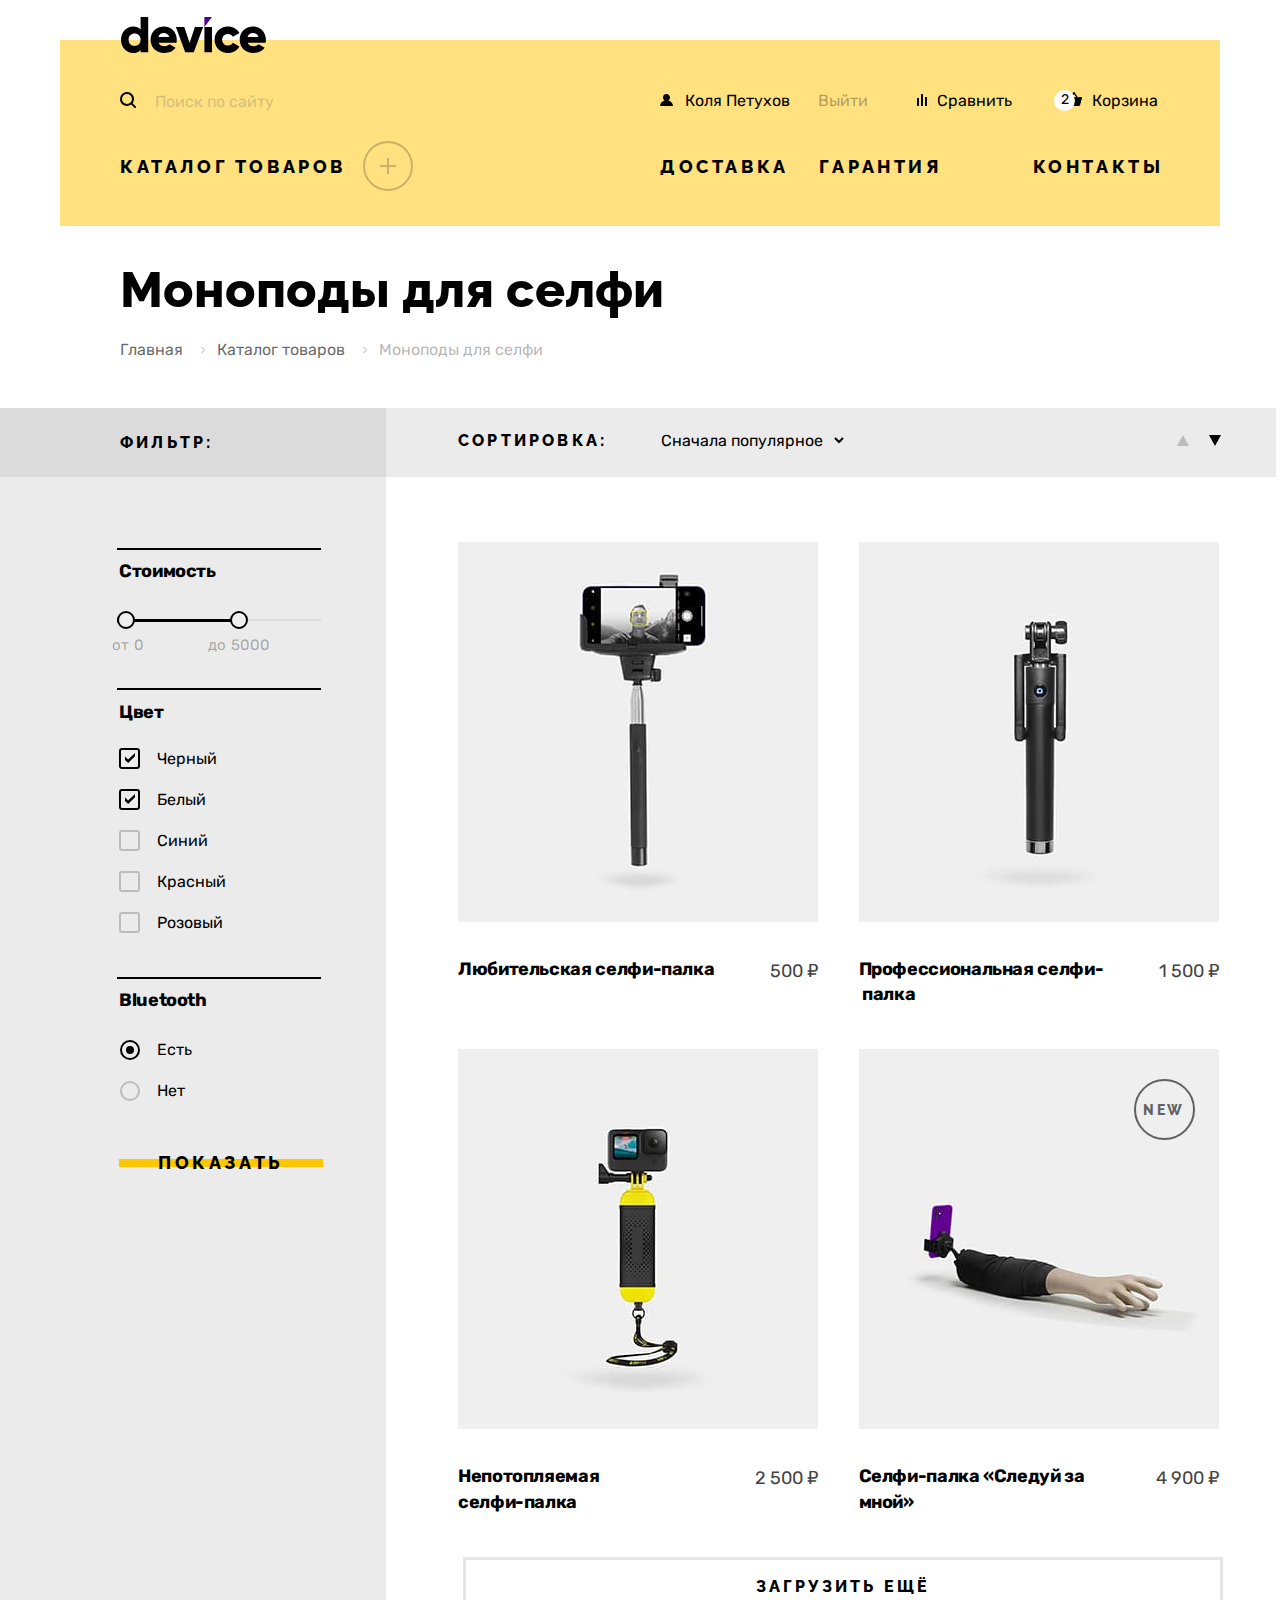
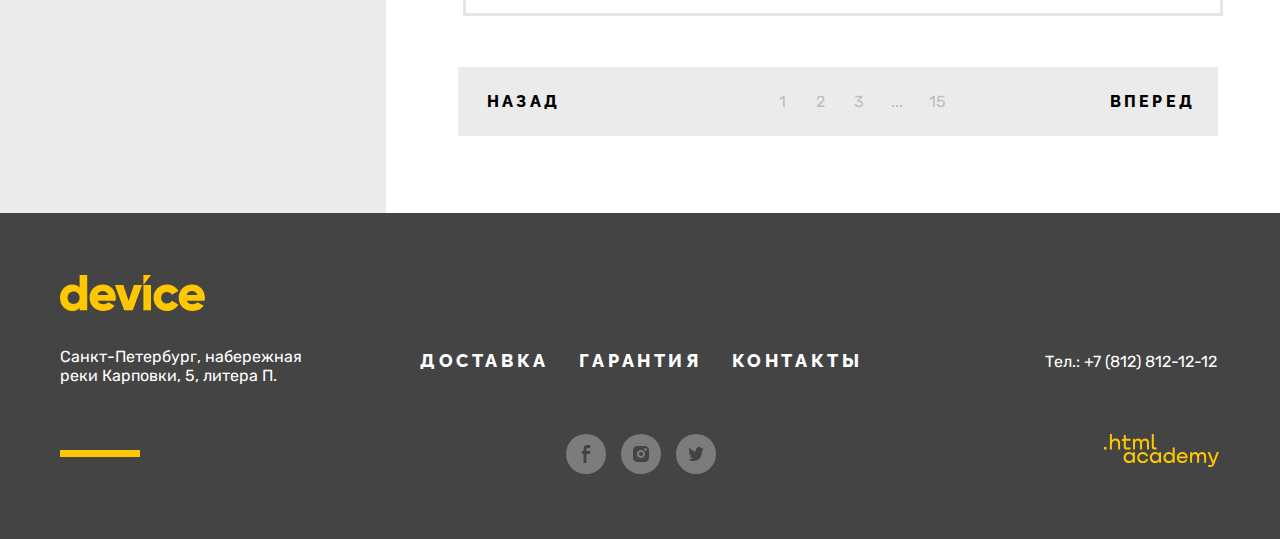
==== commit c18d935a: "Правка замечаний" ====
--- a/catalog.html
+++ b/catalog.html
@@ -5,7 +5,8 @@
   <meta name="description" content="Сайт, созданный учеником 1 курса HTML Academy: Девайс">
   <meta name="keywords"
         content="интернет-магазин гаджетов, дроны, квадрокоптеры, селфи-палка, фитнес-браслет, умные часы, СПб ,Питер, Санкт-Петербург">
-  <link rel="icon" type="image/png" sizes="32x32" href="favicon-32x32.png">
+  <link rel="icon" href="favicon.ico">
+  <link rel="icon" type="image/png" sizes="32x32" href="images/favicon-32x32.png">
   <meta name="viewport" content="width=device-width, initial-scale=1.0">
   <title>HTML Academy: Девайс</title>
   <link rel="stylesheet" href="style/style.css">
@@ -46,7 +47,6 @@
         <li class="header-shopping__item header-shopping__item--basket reset-list">
           <a class="header-shopping__link header-shopping__link--basket link" href="#">Корзина</a>
           <span class="header-basket__counter">2</span>
-          <!-- Чтобы попап корзины отображался, необходимо убрать класс shopping-basket--closed -->
           <div class="shopping-basket shopping-basket--closed">
             <ul class="shopping-basket-list reset-list">
               <li class="shopping-basket__item shopping-basket__item--light-selfie">
@@ -79,7 +79,7 @@
     </div>
   </div>
 
-  <div class="header-catalog">
+  <nav class="header-catalog">
     <ul class="catalog-outer reset-list">
       <li class="catalog-outer__item">
         <a class="catalog-outer__link link link--bold" href="#">Каталог товаров</a>
@@ -105,7 +105,7 @@
         </ul>
       </li>
     </ul>
-  </div>
+  </nav>
   <div class="vendor-nav vendor-header">
     <ul class="vendor-list reset-list">
       <li class="vendor-list__item">
@@ -149,18 +149,18 @@
             <fieldset class="price-filter__group filter-header reset-list">
               <legend class="price-filter__title fieldset-title">Стоимость</legend>
               <div class="range-scale">
-                <div class="range-bar" style="left: 0; width: 119px">
+                <div class="range-bar">
                   <button class="range-toggle range-toggle--min" type="button">
                     <span class="visually-hidden">Изменить минимальную цену.</span>
                   </button>
-                  <label class="price-filter__label price-filter__label--min" style="top: 16px; left: -5px;">от
+                  <label class="price-filter__label price-filter__label--min">от
                     <input class="price-filter__input price-filter__input--min" type="number" name="min-price" value="0"
                            min="0">
                   </label>
                   <button class="range-toggle range-toggle--max" type="button">
                     <span class="visually-hidden">Изменить максимальную цену.</span>
                   </button>
-                  <label class="price-filter__label price-filter__label--max" style="top: 16px; left: 91px">до
+                  <label class="price-filter__label price-filter__label--max">до
                     <input class="price-filter__input price-filter__input--max" type="number" name="max-price" value="5000"
                            min="1" max="5000">
                   </label>
--- a/style/style.css
+++ b/style/style.css
@@ -144,7 +144,7 @@
 
 .page,
 .page-catalog {
-  min-width: 1440px;
+  min-width: 1200px;
   margin: 0;
   padding: 40px 0 0 0;
   font-family: Raleway, "Verdana", sans-serif;;
@@ -161,7 +161,7 @@
   display: grid;
   grid-template-columns: 540px auto;
   grid-template-rows: repeat(2, min-content);
-  row-gap: 22px;
+  row-gap: 25px;
   padding: 30px 60px;
   box-sizing: border-box;
   align-items: center;
@@ -174,8 +174,8 @@
 
 .header-logo {
   position: absolute;
-  top: -22px;
-  left: 60px;
+  top: -23px;
+  left: 61px;
 }
 
 .header-logo__link {
@@ -602,11 +602,6 @@
   outline-offset: -1px;
 }
 
-.catalog-outer__item {
-  padding: 5px 0;
-  box-sizing: border-box;
-}
-
 .catalog-outer__link {
   position: relative;
   z-index: 4;
@@ -809,7 +804,7 @@
   position: relative;
   z-index: 2;
   box-sizing: border-box;
-  padding: 12px 0;
+  padding: 10px 0 12px 0;
   font-size: 50px;
   line-height: 50px;
   color: #000000;
@@ -828,7 +823,7 @@
 
 .paginator {
   display: flex;
-  padding: 15px 0;
+  padding: 16px 0;
   justify-content: space-between;
   align-items: center;
   box-sizing: border-box;
@@ -921,6 +916,7 @@
 
 .features-table {
   display: flex;
+  flex-wrap: wrap;
   padding: 23px 0;
   box-sizing: border-box;
 }
@@ -974,7 +970,7 @@
   vertical-align: center;
   width: 160px;
   height: 160px;
-  margin: 0 0 33px 0;
+  margin: 0 0 31px 0;
   content: "";
 }
 
@@ -1039,7 +1035,7 @@
 /*---benefits---*/
 .benefits {
   min-height: 290px;
-  padding: 115px 0 37px 0;
+  padding: 117px 0 37px 0;
   background-color: #f0f0f0;
   background-clip: content-box;
 }
@@ -1160,14 +1156,16 @@
 
 /*---rare-item---*/
 .rare-item {
+  position: relative;
   padding: 50px 0;
   background: #f0f0f0;
   background-clip: content-box;
 }
 
 .rare-item__link {
-  display: flex;
-  padding: 0 33px 0 0;
+  display: grid;
+  grid-template-columns: 125px auto 120px;
+  column-gap: 20px;
   align-items: center;
   font-size: 20px;
   line-height: 127%;
@@ -1178,12 +1176,11 @@
 }
 
 .rare-item__link::before {
-  display: inline-block;
+  display: block;
+  box-sizing: border-box;
   width: 125px;
   height: 100px;
-  margin-right: 195px;
   vertical-align: center;
-  flex-shrink: 1;
   content: "";
   background: url("../images/svg/main/rare-delivery.svg") 50% 50% no-repeat,
               #ffe17f;
@@ -1191,12 +1188,15 @@
 }
 
 .rare-item__link::after {
-  display: inline-block;
+  position: absolute;
+  top: 80px;
+  right: 33px;
+  display: block;
+  box-sizing: border-box;
   width: 40px;
   height: 40px;
-  margin-left: auto;
+  justify-self: center;
   vertical-align: center;
-  flex-shrink: 1;
   content: "";
   background: url("../images/svg/main/rare-info.svg") 50% 50% no-repeat,
   rgba(220, 220, 220, 0.5);
@@ -1238,7 +1238,7 @@
 .contacts {
   position: relative;
   display: grid;
-  grid-template-rows: 67px 62px 108px 129px 50px;
+  grid-template-rows: 67px 62px 107px 129px 50px;
   row-gap: 28px;
   box-sizing: border-box;
   padding: 0 40px 0 0;
@@ -1246,6 +1246,7 @@
 
 .about__title,
 .contacts__title {
+  font-family: "Raleway", "Verdana", sans-serif;
   max-width: 560px;
   font-size: 50px;
   line-height: 100%;
@@ -1255,7 +1256,7 @@
 .contacts::before,
 .about::before {
   position: absolute;
-  top: -49px;
+  top: -50px;
   display: block;
   width: 80px;
   height: 7px;
@@ -1328,7 +1329,7 @@
 .subscribe-form__title {
   box-sizing: border-box;
   max-width: 560px;
-  padding: 0 145px 0 0;
+  padding: 3px 145px 0 0;
   font-size: 50px;
   line-height: 100%;
   color: #000000;
@@ -1929,6 +1930,7 @@
 
 .breadcrumbs__list {
   display: flex;
+  flex-wrap: wrap;
   transform: translateX(-12px);
 }
 
@@ -1975,7 +1977,7 @@
   height: 7px;
   transform: translate(-100%, -50%);
   content: "";
-  background-image: url("../images/svg/catalog/breascrumbs-arrow 1.svg");
+  background-image: url("../images/svg/catalog/breascrumbs-arrow.svg");
 }
 
 /*---catalog-tiles---*/
@@ -2072,6 +2074,8 @@
 
 .range-bar {
   position: absolute;
+  left: 0;
+  width: 119px;
   height: 3px;
   display: flex;
   justify-content: space-between;
@@ -2128,6 +2132,16 @@
   font-size: 15px;
   line-height: 18px;
   color: rgba(0, 0, 0, 0.3);
+}
+
+.price-filter__label--min{
+  top: 16px;
+  left: -5px;
+}
+
+.price-filter__label--max{
+  top: 16px;
+  left: 91px;
 }
 
 .price-filter__input {
@@ -2618,9 +2632,9 @@
 
 .pages {
   display: flex;
-  width: 169px;
+  width: 180px;
   justify-content: space-between;
-  transform: translateX(15px);
+  transform: translateX(22px);
 }
 
 .pages__link {
